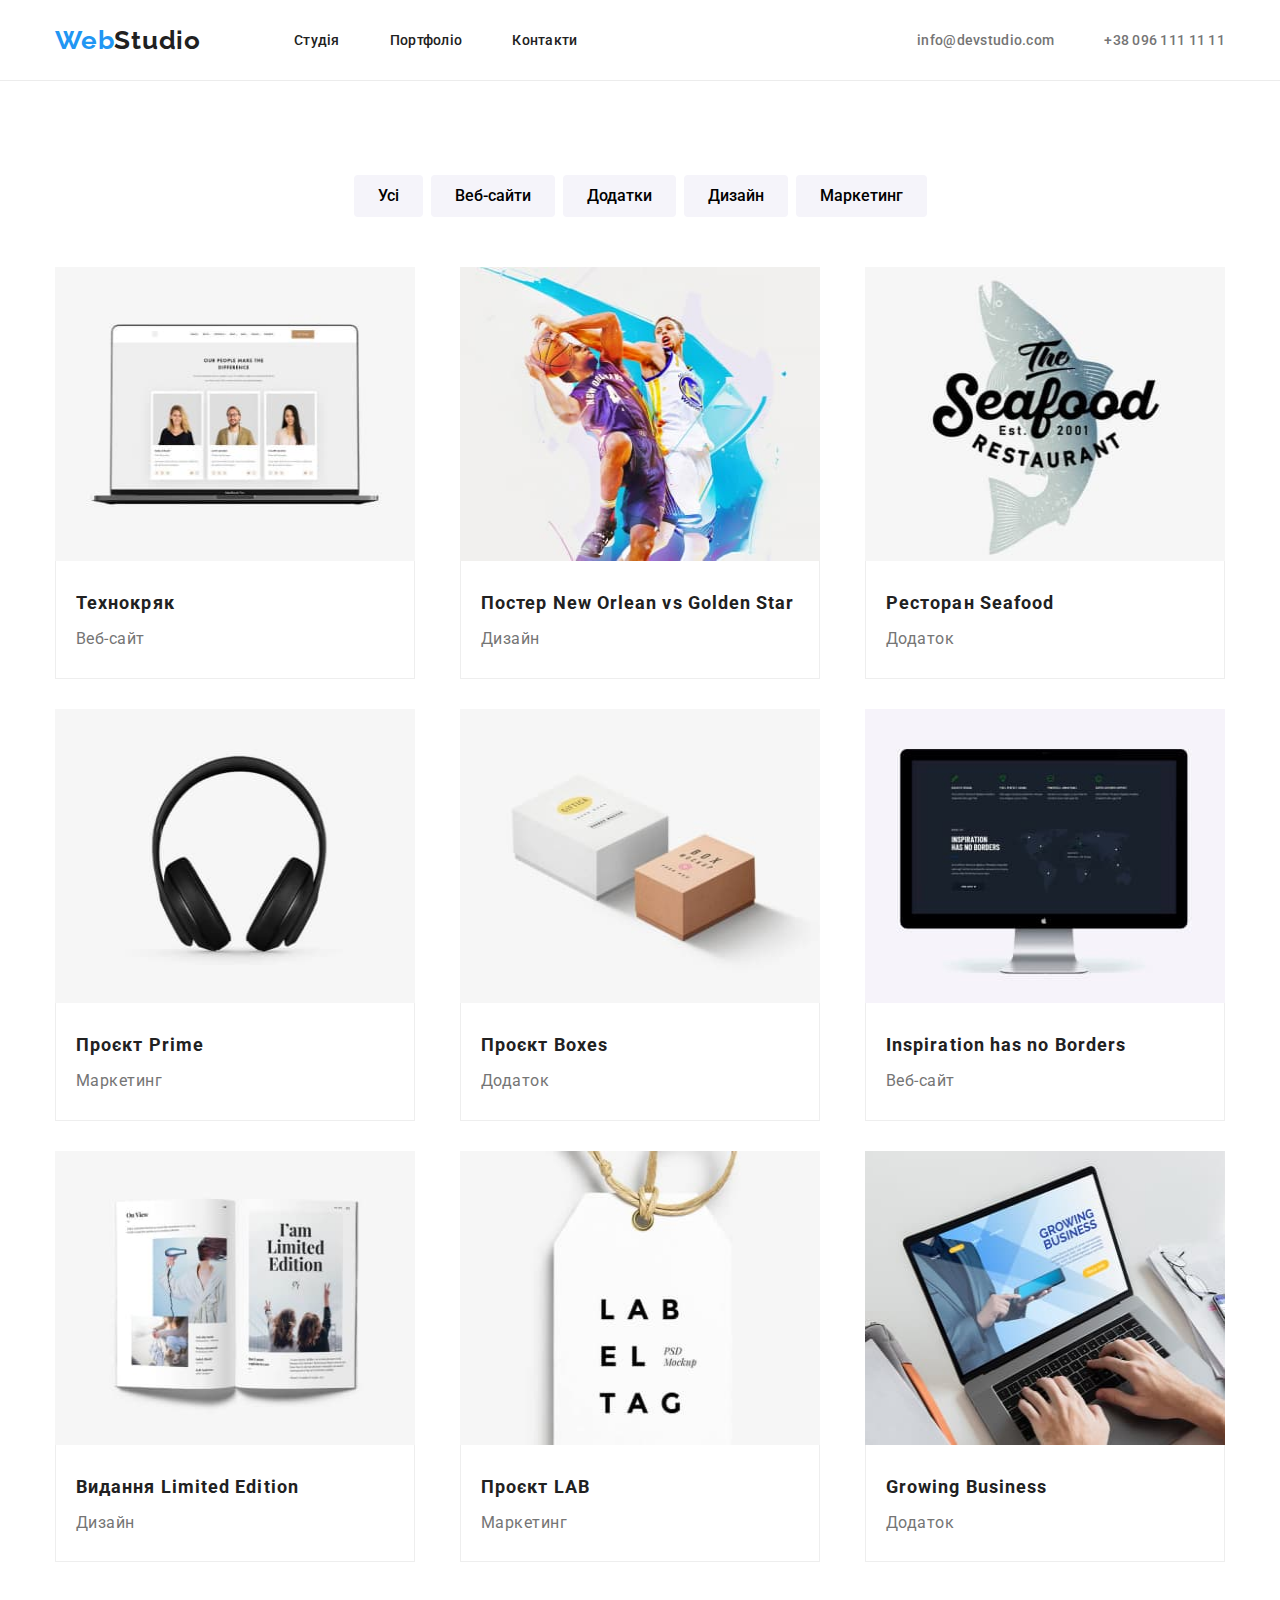
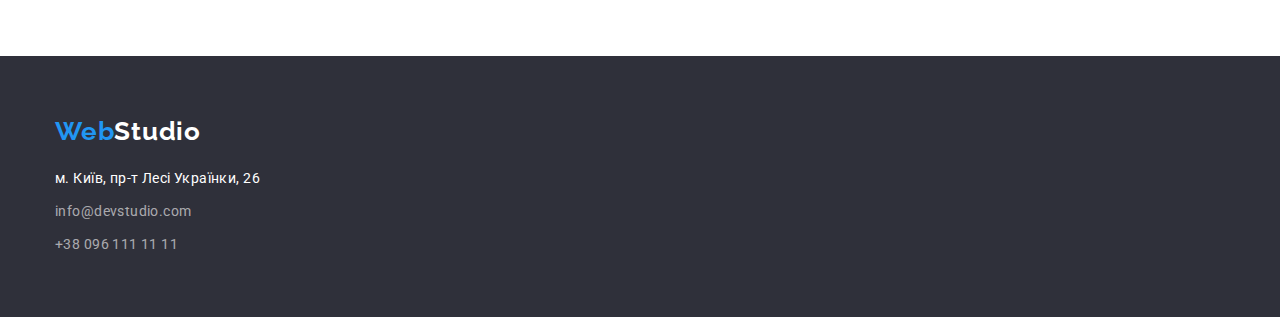
==== portfolio.html @ c8e071a8 "start" ====
<!DOCTYPE html>
<html lang="uk">
  <head>
    <meta charset="UTF-8" />
    <meta http-equiv="X-UA-Compatible" content="IE=edge" />
    <meta name="viewport" content="width=device-width, initial-scale=1.0" />
    <title>Портфоліо</title>
    <link rel="preconnect" href="https://fonts.googleapis.com" />
    <link rel="preconnect" href="https://fonts.gstatic.com" crossorigin />
    <link
      href="https://fonts.googleapis.com/css2?family=Raleway:wght@400;500;700;900&family=Roboto:wght@400;500;700;900&display=swap"
      rel="stylesheet"
    />
    <link
      rel="stylesheet"
      href="https://cdn.jsdelivr.net/npm/modern-normalize@1.1.0/modern-normalize.min.css"
    />
    <link rel="stylesheet" href="css/styles.css" />
  </head>

  <body>
    <!--header-->
    <header class="head-sectione">
      <div class="conteiner-top main-nav">
        <a href="index.html" class="logo-top" lang="en"
          ><span class="logo-top-color">Web</span>Studio</a
        >
        <nav>
          <ul class="link-focus site-nav">
            <li class="items"><a href="index.html" class="nav-link">Студія</a></li>
            <li class="items"><a href="portfolio.html" class="nav-link">Портфоліо</a></li>
            <li class="items"><a href="#" class="nav-link">Контакти</a></li>
          </ul>
        </nav>
        <ul class="link-focus auth-nav">
          <li class="items">
            <a href="mailto:info@devstudio.com" class="contact-nav">info@devstudio.com</a>
          </li>
          <li class="items">
            <a href="tel:+380961111111" class="contact-nav">+38 096 111 11 11</a>
          </li>
        </ul>
      </div>
    </header>
    <main>
      <!--section-1p-->
      <section class="sections">
        <div class="conteiner main-portfolio">
          <h1 class="hidden-visally">Портфоліо</h1>
          <ul class="list portfolio-button">
            <li class="items">
              <button type="button" class="button-portfolio">Усі</button>
            </li>
            <li class="items">
              <button type="button" class="button-portfolio">Веб-сайти</button>
            </li>
            <li class="items">
              <button type="button" class="button-portfolio">Додатки</button>
            </li>
            <li class="items">
              <button type="button" class="button-portfolio">Дизайн</button>
            </li>
            <li class="items">
              <button type="button" class="button-portfolio">Маркетинг</button>
            </li>
          </ul>
          <ul class="list elements-portfolio">
            <li class="items">
              <a href="images/portfolio/img1.jpg" class="decoration">
                <img
                  src="images/portfolio/img1.jpg"
                  alt="photo"
                  width="370"
                  height="294"
                  class="foto"
                />
                <div class="conteiner-port-text">
                  <h2 class="title-portfolio">Технокряк</h2>
                  <p class="text-portfolio">Веб-сайт</p>
                </div></a
              >
            </li>
            <li class="items">
              <a href="images/portfolio/img2.jpg" class="decoration">
                <img
                  src="images/portfolio/img2.jpg"
                  alt="photo"
                  width="370"
                  height="294"
                  class="foto"
                />
                <div class="conteiner-port-text">
                  <h2 class="title-portfolio">
                    Постер <span lang="en">New Orlean vs Golden Star</span>
                  </h2>
                  <p class="text-portfolio">Дизайн</p>
                </div></a
              >
            </li>
            <li class="items">
              <a href="images/portfolio/img3.jpg" class="decoration">
                <img
                  src="images/portfolio/img3.jpg"
                  alt="photo"
                  width="370"
                  height="294"
                  class="foto"
                />
                <div class="conteiner-port-text">
                  <h2 class="title-portfolio">Ресторан <span lang="en">Seafood</span></h2>
                  <p class="text-portfolio">Додаток</p>
                </div></a
              >
            </li>
            <li class="items">
              <a href="images/portfolio/img4.jpg" class="decoration">
                <img
                  src="images/portfolio/img4.jpg"
                  alt="photo"
                  width="370"
                  height="294"
                  class="foto"
                />
                <div class="conteiner-port-text">
                  <h2 class="title-portfolio">Проєкт <span lang="en">Prime</span></h2>
                  <p class="text-portfolio">Маркетинг</p>
                </div></a
              >
            </li>
            <li class="items">
              <a href="images/portfolio/img5.jpg" class="decoration">
                <img
                  src="images/portfolio/img5.jpg"
                  alt="photo"
                  width="370"
                  height="294"
                  class="foto"
                />
                <div class="conteiner-port-text">
                  <h2 class="title-portfolio">Проєкт <span lang="en">Boxes</span></h2>
                  <p class="text-portfolio">Додаток</p>
                </div></a
              >
            </li>
            <li class="items">
              <a href="images/portfolio/img6.jpg" class="decoration">
                <img
                  src="images/portfolio/img6.jpg"
                  alt="photo"
                  width="370"
                  height="294"
                  class="foto"
                />
                <div class="conteiner-port-text">
                  <h2 class="title-portfolio" lang="en">Inspiration has no Borders</h2>
                  <p class="text-portfolio">Веб-сайт</p>
                </div></a
              >
            </li>
            <li class="items">
              <a href="images/portfolio/img7.jpg" class="decoration">
                <img
                  src="images/portfolio/img7.jpg"
                  alt="photo"
                  width="370"
                  height="294"
                  class="foto"
                />
                <div class="conteiner-port-text">
                  <h2 class="title-portfolio">Видання <span lang="en">Limited Edition</span></h2>
                  <p class="text-portfolio">Дизайн</p>
                </div></a
              >
            </li>
            <li class="items">
              <a href="images/portfolio/img8.jpg" class="decoration">
                <img
                  src="images/portfolio/img8.jpg"
                  alt="photo"
                  width="370"
                  height="294"
                  class="foto"
                />
                <div class="conteiner-port-text">
                  <h2 class="title-portfolio">Проєкт <span lang="en">LAB</span></h2>
                  <p class="text-portfolio">Маркетинг</p>
                </div></a
              >
            </li>
            <li class="items">
              <a href="images/portfolio/img9.jpg" class="decoration">
                <img
                  src="images/portfolio/img9.jpg"
                  alt="photo"
                  width="370"
                  height="294"
                  class="foto"
                />
                <div class="conteiner-port-text">
                  <h2 class="title-portfolio" lang="en">Growing Business</h2>
                  <p class="text-portfolio">Додаток</p>
                </div></a
              >
            </li>
          </ul>
        </div>
      </section>
    </main>
    <!--Footer-->
    <footer class="footer-background">
      <div class="conteiner">
        <a href="index.html" class="logo-footer" lang="en"
          >Web<span class="logo-footer-color">Studio</span></a
        >
        <address>
          <ul class="ul-address">
            <li class="items">
              <a
                class="adress-link"
                href="https://goo.gl/maps/CPtrU1FHBa2aNyZL9"
                target="_blank"
                rel="noopener noreferrer"
                >м. Київ, пр-т Лесі Українки, 26</a
              >
            </li>
            <li class="items">
              <a href="mailto:info@devstudio.com" class="contact-footer">info@devstudio.com</a>
            </li>
            <li class="items">
              <a href="tel:+380961111111" class="contact-footer">+38 096 111 11 11</a>
            </li>
          </ul>
        </address>
      </div>
    </footer>
  </body>
</html>
---- css/styles.css ----
html {
  box-sizing: border-box;
}

*,
*::before,
*::after {
  box-sizing: inherit;
}

img {
  display: block;
  max-width: 100%;
}

.list,
.link-focus,
.ul-address {
  list-style: none;
  padding: 0;
  margin: 0;
}
h1,
h2,
h3,
h4,
p {
  margin-top: 0;
  margin-bottom: 0;
}

ul,
ol {
  margin-top: 0;
  margin-bottom: 0;
  padding-left: 0;
}

button {
  cursor: pointer;
}

body {
  font-family: 'Raleway', sans-serif;
  font-family: 'Roboto', sans-serif;
  font-size: 16px;
  letter-spacing: 0.03em;
  color: var(--text-color-p);
  background-color: var(--body-background-color);
}

:root {
  --text-color: #212121;
  --beckground-color: #2196f3;
  --text-color-p: #757575;
  --body-background-color: #ffffff;
  --button-hover-focus: #188ce8;
  --footer-bacground-color: #2f303a;
  --teams-bacground-color: #f5f4fa;
  --border-color: #eeeeee;
  /* --technical-color: tomato; */
}

.sections {
  padding-top: 94px;
  padding-bottom: 94px;
}

.conteiner {
  margin-left: auto;
  margin-right: auto;
  padding-left: 15px;
  padding-right: 15px;
  width: 1200px;
  outline: 2px solid var(--technical-color);
}

/* =========================header ==================== */
.head-sectione {
  background-color: var(--body-background-color);
  border-bottom: 1px solid;
  color: #ececec;
}

.conteiner-top {
  margin-left: auto;
  margin-right: auto;
  padding-left: 15px;
  padding-right: 15px;
  height: 80px;
  width: 1200px;
  outline: 2px solid var(--technical-color);
}

.logo-top {
  font-family: 'Raleway';
  font-weight: 700;
  font-size: 26px;
  line-height: 1.19;
  letter-spacing: 0.03em;
  color: var(--text-color);
  text-decoration: none;
}

.logo-top-color {
  color: var(--beckground-color);
}

/* =========================== nav ==========================*/
.main-nav {
  display: flex;
  align-items: center;
}

.site-nav {
  display: flex;
  margin-left: 93px;
}

.site-nav .items:not(:last-child) {
  margin-right: 50px;
}

.auth-nav {
  display: flex;
  margin-left: auto;
}

.auth-nav .link {
  padding-top: 32px;
  padding-bottom: 32px;
}

.auth-nav .items:not(:first-child) {
  margin-left: 50px;
}

.link-focus a:hover {
  color: var(--beckground-color);
}

.link-focus a:focus {
  outline: none;
}

.nav-link,
.contact-nav {
  font-weight: 500;
  font-size: 14px;
  line-height: 1.14;
  letter-spacing: 0.02em;
  text-decoration: none;
  color: var(--text-color);
}

.contact-nav {
  color: var(--text-color-p);
}

/* ================== section_1 ==================== */
.banner {
  padding-top: 200px;
  padding-bottom: 200px;
  background-color: var(--footer-bacground-color);
  text-align: center;
}

.header-text {
  font-weight: 900;
  font-size: 44px;
  line-height: 1.36;
  letter-spacing: 0.06em;
  text-transform: uppercase;
  text-decoration: none;
  color: var(--body-background-color);
  background: #2f303a;
  margin-top: 0px;
  margin-bottom: 30px;
}

/* =====================button Studio=====================*/
.button {
  font-family: 'Roboto';
  background: var(--beckground-color);
  box-shadow: 0px 4px 4px rgba(0, 0, 0, 0.15);
  border-radius: 4px;
  font-weight: 700;
  font-size: 16px;
  line-height: 1.87;
  display: inline-block;
  align-items: center;
  text-align: center;
  letter-spacing: 0.06em;
  color: var(--body-background-color);
  border-color: transparent;
  padding: 8px 30px;
}

.button:hover,
.button:focus {
  background-color: var(--button-hover-focus);
  box-shadow: 0px 4px 4px rgba(0, 0, 0, 0.15);
  border-radius: 4px;
}

/* ============================ cection-2================= */
.section-horizontal {
  display: flex;
  flex-wrap: wrap;
  margin: 0 0 0 -30px;
  padding: 0px;
}

.section-horizontal > .items {
  flex-basis: calc(100% / 4 - 30px);
  margin-left: 30px;
}

.title {
  font-weight: 700;
  font-size: 36px;
  line-height: 1.16;
  text-align: center;
  letter-spacing: 0.03em;
  color: var(--text-color);
  margin: 0px;
  margin-bottom: 50px;
}

.hidden-visally {
  position: fixed;
  transform: scale(0);
}

.hidden-visally .text-section-2 {
  color: var(--secondory-text-color);
  margin-top: 0;
  font-size: 14px;
  line-height: 1.7;
}

.header-text-section-2 {
  font-weight: 700;
  font-size: 14px;
  line-height: 1.14;
  letter-spacing: 0.03em;
  text-transform: uppercase;
  color: var(--text-color);
  margin-bottom: 10px;
}

.text-section-2 {
  font-size: 14px;
  line-height: 1.71;
  letter-spacing: 0.03em;
  text-decoration: none;
  color: var(--text-color-p);
  margin-top: 0;
}

/* Line
.line {
  width: 1600px;
  height: 0px;
  left: 0px;
  top: 80px;
  border: 1px solid #ececec;
} */

/* ====================== section-3 ===================== */

.about {
  padding-top: 0;
}
.section-3 {
  display: flex;
}
.section-3 > .items {
  display: inline-block;
}
.section-3 .items + .items {
  margin-left: 30px;
}

/* ======================== section-4 ========================*/

.header-text-section-4,
.text-section-4 {
  font-weight: 500;
  font-size: 16px;
  line-height: 1.18;
  text-align: center;
  letter-spacing: 0.03em;
  color: var(--text-color);
  margin-top: 0;
}
.header-text-section-4 {
  margin-bottom: 10px;
}
.text-section-4 {
  font-weight: 400;
  font-size: 16px;
  color: var(--text-color-p);
}

.teams {
  background-color: var(--teams-bacground-color);
}

.section-4 {
  display: flex;
  flex-wrap: wrap;
  margin: 0 0 0 -30px;
}

.section-4 > .items {
  flex-basis: calc(100% / 4 - 30px);
  margin-left: 30px;
  background-color: var(--body-background-color);
  width: 270px;
}

.conteiner-team {
  display: block;
  padding: 30px 0;
  margin-top: 0;
  margin-bottom: 0;

  outline: 2px solid var(--technical-color);
  box-shadow: 0px 1px 3px rgba(0, 0, 0, 0.12), 0px 1px 1px rgba(0, 0, 0, 0.14),
    0px 2px 1px rgba(0, 0, 0, 0.2);
  border-radius: 0px 0px 4px 4px;
}

/* Footer */
.logo-footer {
  font-family: 'Raleway';
  font-weight: 700;
  font-size: 26px;
  line-height: 1.19;
  letter-spacing: 0.03em;
  text-decoration: none;
  color: var(--beckground-color);
  display: inline-block;
  margin-bottom: 20px;
}

.logo-footer-color {
  color: var(--body-background-color);
}

.footer-background {
  background: var(--footer-bacground-color);
  padding-top: 60px;
  padding-bottom: 60px;
}

.adress-link {
  font-size: 14px;
  line-height: 1.7;
  font-style: normal;
  letter-spacing: 0.03em;
  text-decoration: none;
  color: var(--body-background-color);
}

.contact-footer {
  font-size: 14px;
  line-height: 1.7;
  text-decoration: none;
  font-style: normal;
  letter-spacing: 0.03em;
  color: rgba(255, 255, 255, 0.6);
}

.ul-address > .items:not(:last-child) {
  margin-bottom: 9px;
}
.ul-address a:hover {
  color: var(--beckground-color);
}

.ul-address a:focus {
  outline: none;
}

/*========================= portfoli=========================*/
.button-portfolio {
  font-family: 'Roboto';
  font-weight: 500;
  font-size: 16px;
  line-height: 1.62;
  border-radius: 4px;
  border-color: transparent;
  text-align: center;
  background: #f5f4fa;
  border-radius: 4px;
  display: inline-block;
  padding: 6px 22px;
  background-color: var(--teams-bacground-color);
}

.button-portfolio:hover,
.button-portfolio:focus {
  color: var(--body-background-color);
  background-color: var(--button-hover-focus);
  font-family: 'Roboto';
  font-weight: 500;
  font-size: 16px;
  line-height: 1.62;
  box-shadow: 0px 3px 1px rgba(0, 0, 0, 0.1), 0px 1px 2px rgba(0, 0, 0, 0.08),
    0px 2px 2px rgba(0, 0, 0, 0.12);
  border-radius: 4px;
  border-color: transparent;
}

.conteiner-port-text {
  display: block;
  padding: 24px 20px;
  margin-top: 0;
  margin-bottom: 0;
  outline: 2px solid var(--technical-color);
  border-left: 1px solid var(--border-color);
  border-bottom: 1px solid var(--border-color);
  border-right: 1px solid var(--border-color);
}
.title-portfolio {
  font-weight: 700;
  font-size: 18px;
  line-height: 2;
  letter-spacing: 0.06em;
  color: var(--text-color);
  margin-top: 0px;
  margin-bottom: 4px;
}

.text-portfolio {
  font-size: 16px;
  line-height: 1.8;
  color: var(--text-color-p);
  letter-spacing: 0.03em;
  margin: 0px;
}

.main-portfolio .portfolio-button {
  display: flex;
  justify-content: center;
  margin-bottom: 50px;
}

.portfolio-button {
  display: flex;
}

.decoration {
  text-decoration: none;
}

.portfolio-button > .items {
  display: inline-block;
}

.portfolio-button .items + .items {
  margin-left: 8px;
}

.elements-portfolio {
  display: flex;
  flex-wrap: wrap;
  justify-content: space-between;
}
.elements-portfolio>.items {
  flex-basis: calc(100% / 3 - 30px);  
}

.elements-portfolio > .items:not(:nth-child(-n + 3)) {
  margin-top: 30px;
}
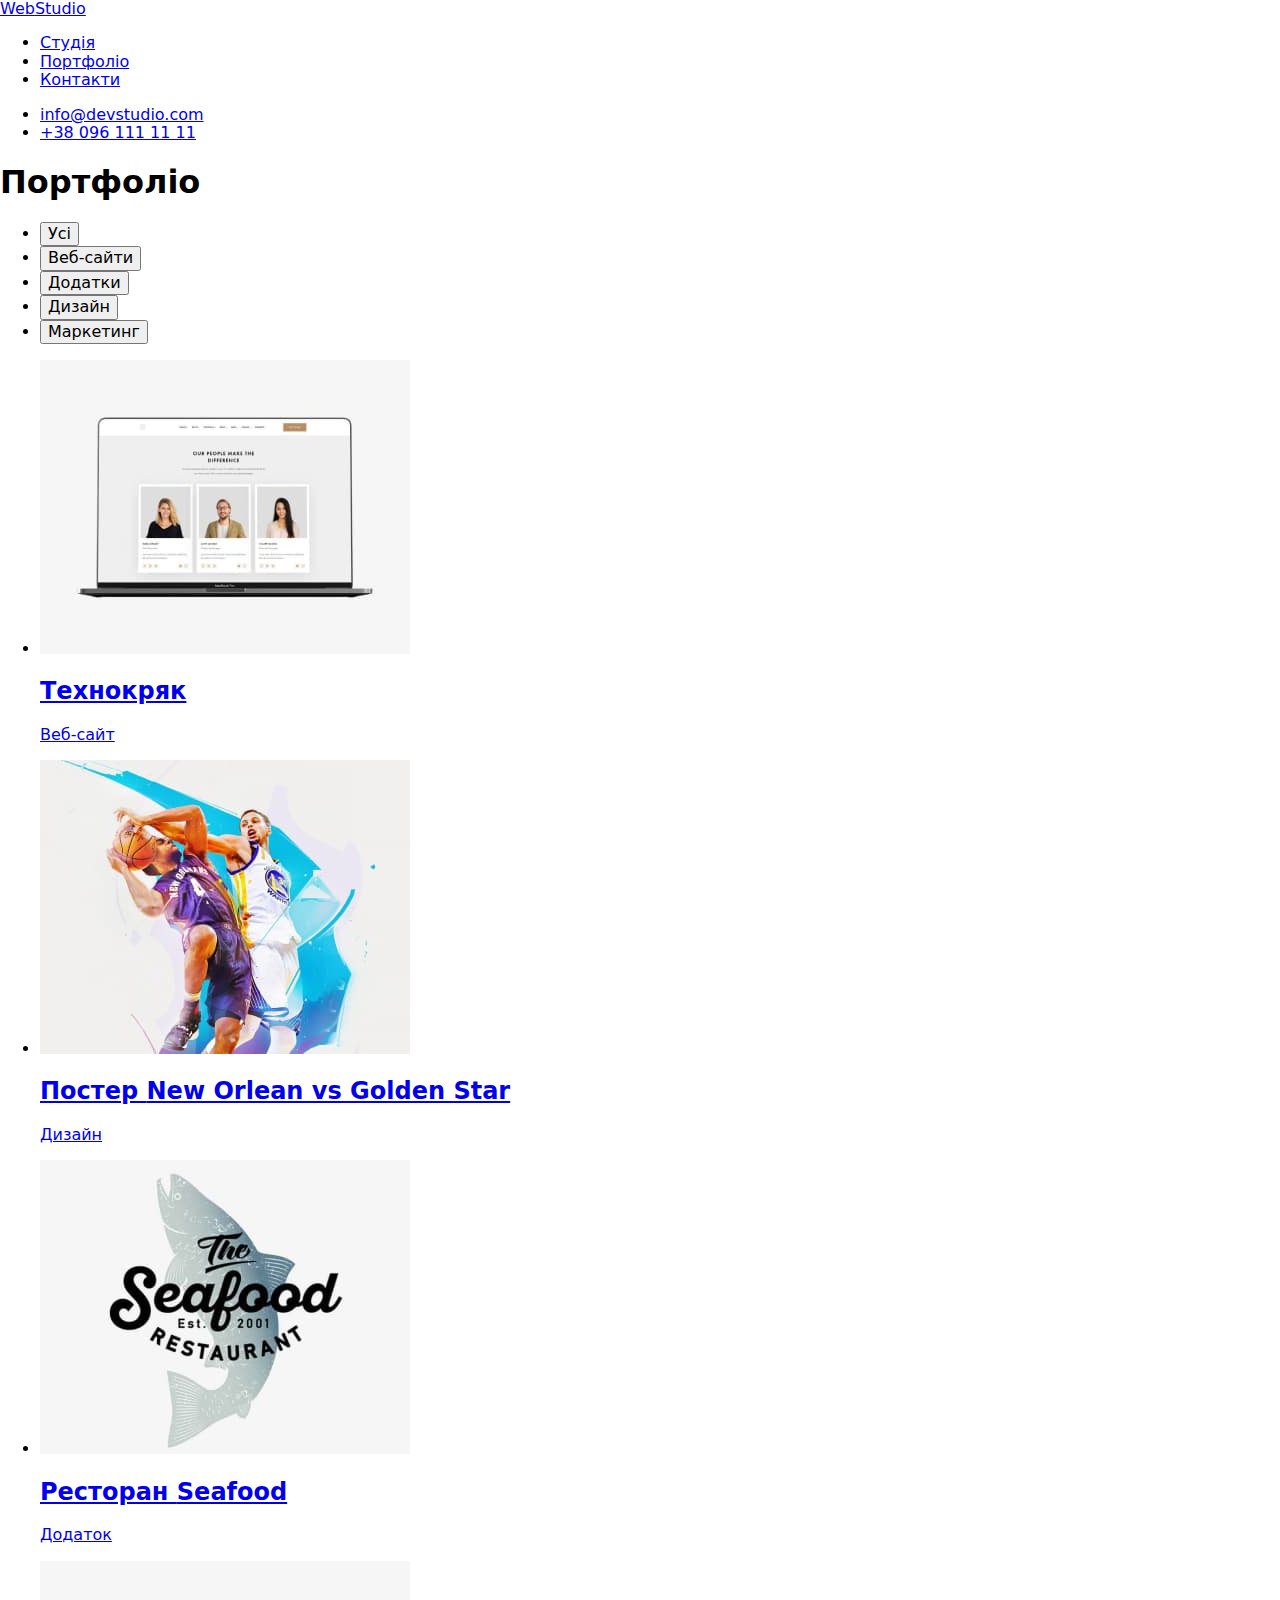
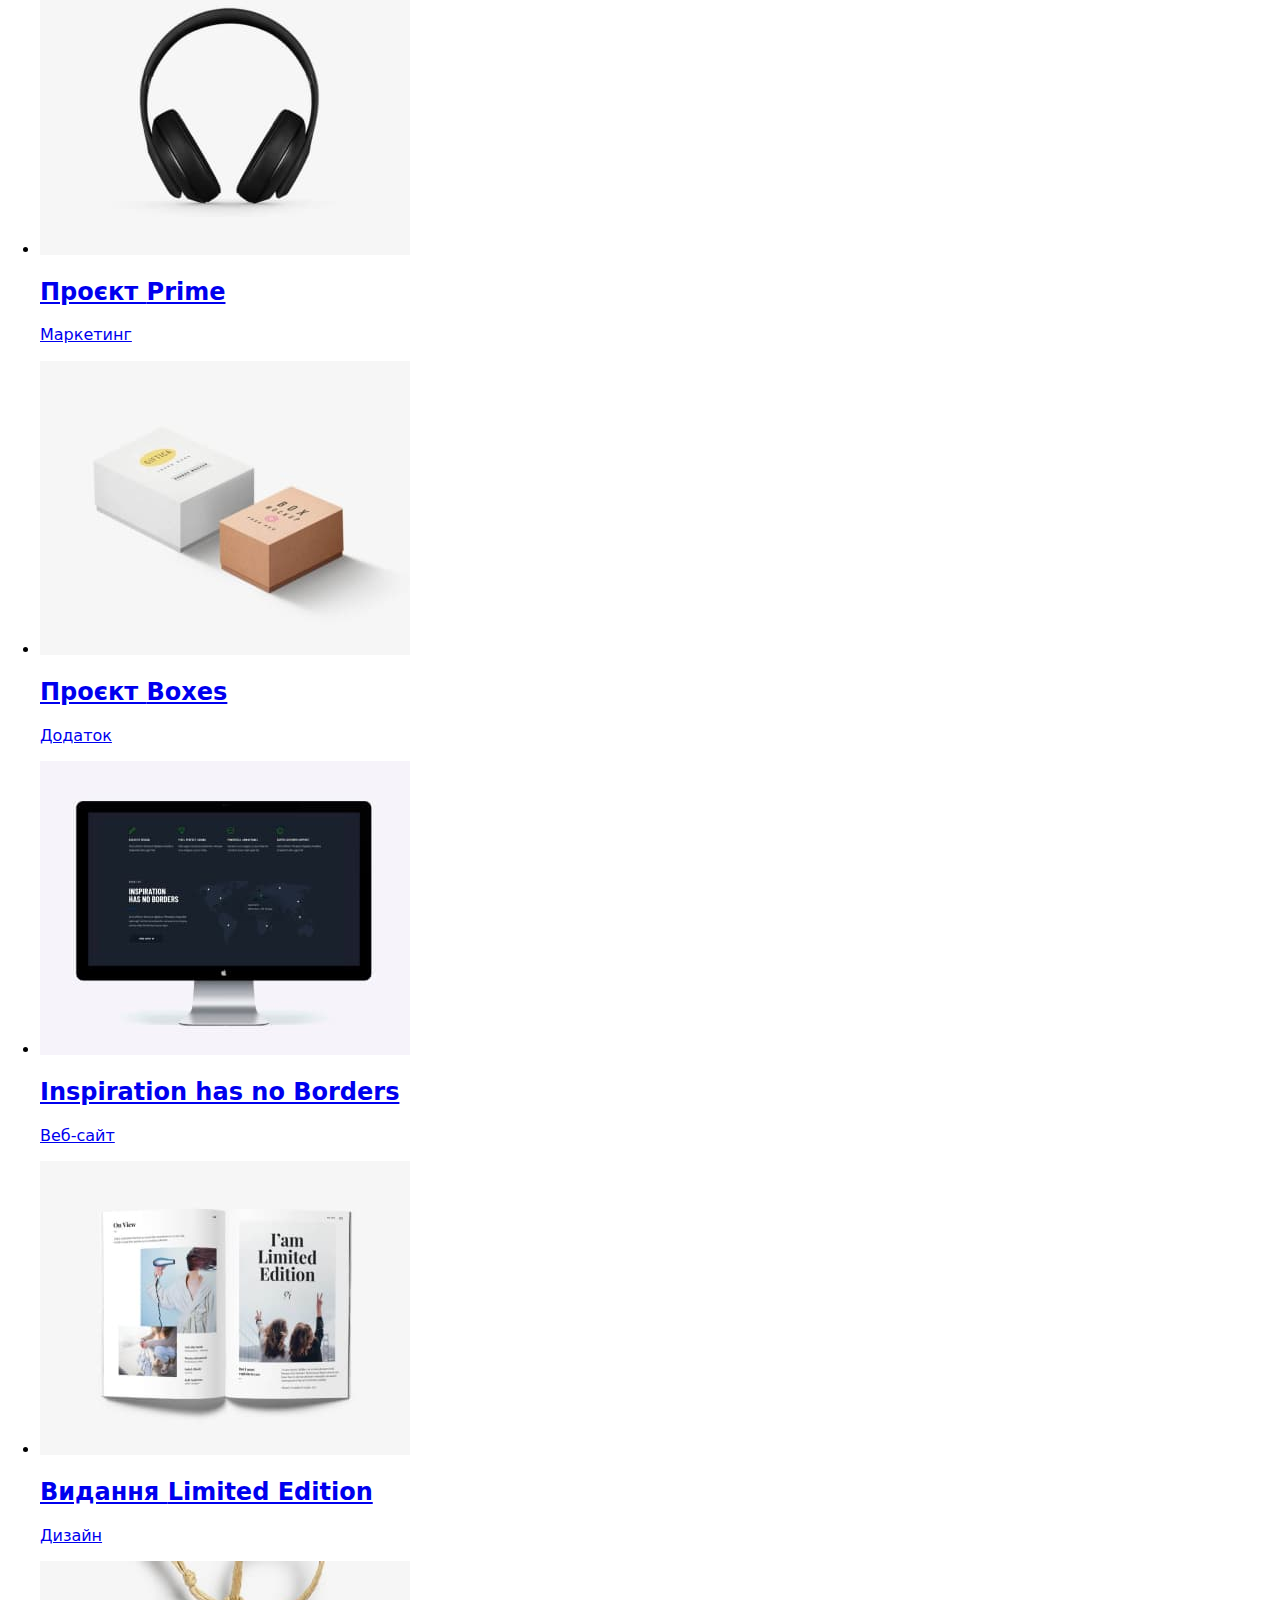
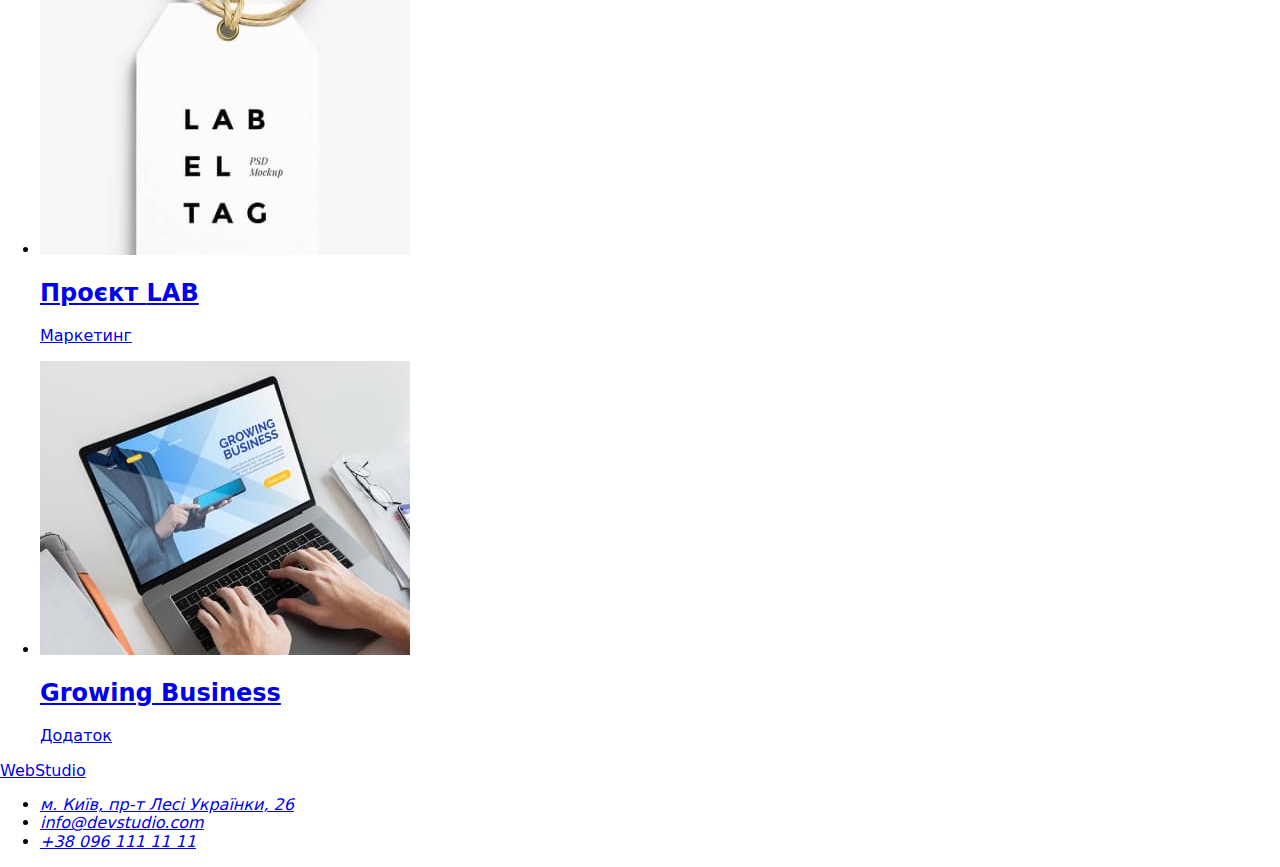
==== commit f76f5cdf: "./" ====
--- a/portfolio.html
+++ b/portfolio.html
@@ -15,7 +15,7 @@
       rel="stylesheet"
       href="https://cdn.jsdelivr.net/npm/modern-normalize@1.1.0/modern-normalize.min.css"
     />
-    <link rel="stylesheet" href="css/styles.css" />
+    <link rel="stylesheet" href=".css/styles.css" />
   </head>
 
   <body>
@@ -66,9 +66,9 @@
           </ul>
           <ul class="list elements-portfolio">
             <li class="items">
-              <a href="images/portfolio/img1.jpg" class="decoration">
-                <img
-                  src="images/portfolio/img1.jpg"
+              <a href="./images/portfolio/img1.jpg" class="decoration">
+                <img
+                  src="./images/portfolio/img1.jpg"
                   alt="photo"
                   width="370"
                   height="294"
@@ -81,9 +81,9 @@
               >
             </li>
             <li class="items">
-              <a href="images/portfolio/img2.jpg" class="decoration">
-                <img
-                  src="images/portfolio/img2.jpg"
+              <a href="./images/portfolio/img2.jpg" class="decoration">
+                <img
+                  src="./images/portfolio/img2.jpg"
                   alt="photo"
                   width="370"
                   height="294"
@@ -98,9 +98,9 @@
               >
             </li>
             <li class="items">
-              <a href="images/portfolio/img3.jpg" class="decoration">
-                <img
-                  src="images/portfolio/img3.jpg"
+              <a href="./images/portfolio/img3.jpg" class="decoration">
+                <img
+                  src="./images/portfolio/img3.jpg"
                   alt="photo"
                   width="370"
                   height="294"
@@ -113,9 +113,9 @@
               >
             </li>
             <li class="items">
-              <a href="images/portfolio/img4.jpg" class="decoration">
-                <img
-                  src="images/portfolio/img4.jpg"
+              <a href="./images/portfolio/img4.jpg" class="decoration">
+                <img
+                  src="./images/portfolio/img4.jpg"
                   alt="photo"
                   width="370"
                   height="294"
@@ -128,9 +128,9 @@
               >
             </li>
             <li class="items">
-              <a href="images/portfolio/img5.jpg" class="decoration">
-                <img
-                  src="images/portfolio/img5.jpg"
+              <a href="./images/portfolio/img5.jpg" class="decoration">
+                <img
+                  src="./images/portfolio/img5.jpg"
                   alt="photo"
                   width="370"
                   height="294"
@@ -143,9 +143,9 @@
               >
             </li>
             <li class="items">
-              <a href="images/portfolio/img6.jpg" class="decoration">
-                <img
-                  src="images/portfolio/img6.jpg"
+              <a href="./images/portfolio/img6.jpg" class="decoration">
+                <img
+                  src="./images/portfolio/img6.jpg"
                   alt="photo"
                   width="370"
                   height="294"
@@ -158,9 +158,9 @@
               >
             </li>
             <li class="items">
-              <a href="images/portfolio/img7.jpg" class="decoration">
-                <img
-                  src="images/portfolio/img7.jpg"
+              <a href="./images/portfolio/img7.jpg" class="decoration">
+                <img
+                  src="./images/portfolio/img7.jpg"
                   alt="photo"
                   width="370"
                   height="294"
@@ -173,9 +173,9 @@
               >
             </li>
             <li class="items">
-              <a href="images/portfolio/img8.jpg" class="decoration">
-                <img
-                  src="images/portfolio/img8.jpg"
+              <a href="./images/portfolio/img8.jpg" class="decoration">
+                <img
+                  src="./images/portfolio/img8.jpg"
                   alt="photo"
                   width="370"
                   height="294"
@@ -188,9 +188,9 @@
               >
             </li>
             <li class="items">
-              <a href="images/portfolio/img9.jpg" class="decoration">
-                <img
-                  src="images/portfolio/img9.jpg"
+              <a href="./images/portfolio/img9.jpg" class="decoration">
+                <img
+                  src="./images/portfolio/img9.jpg"
                   alt="photo"
                   width="370"
                   height="294"
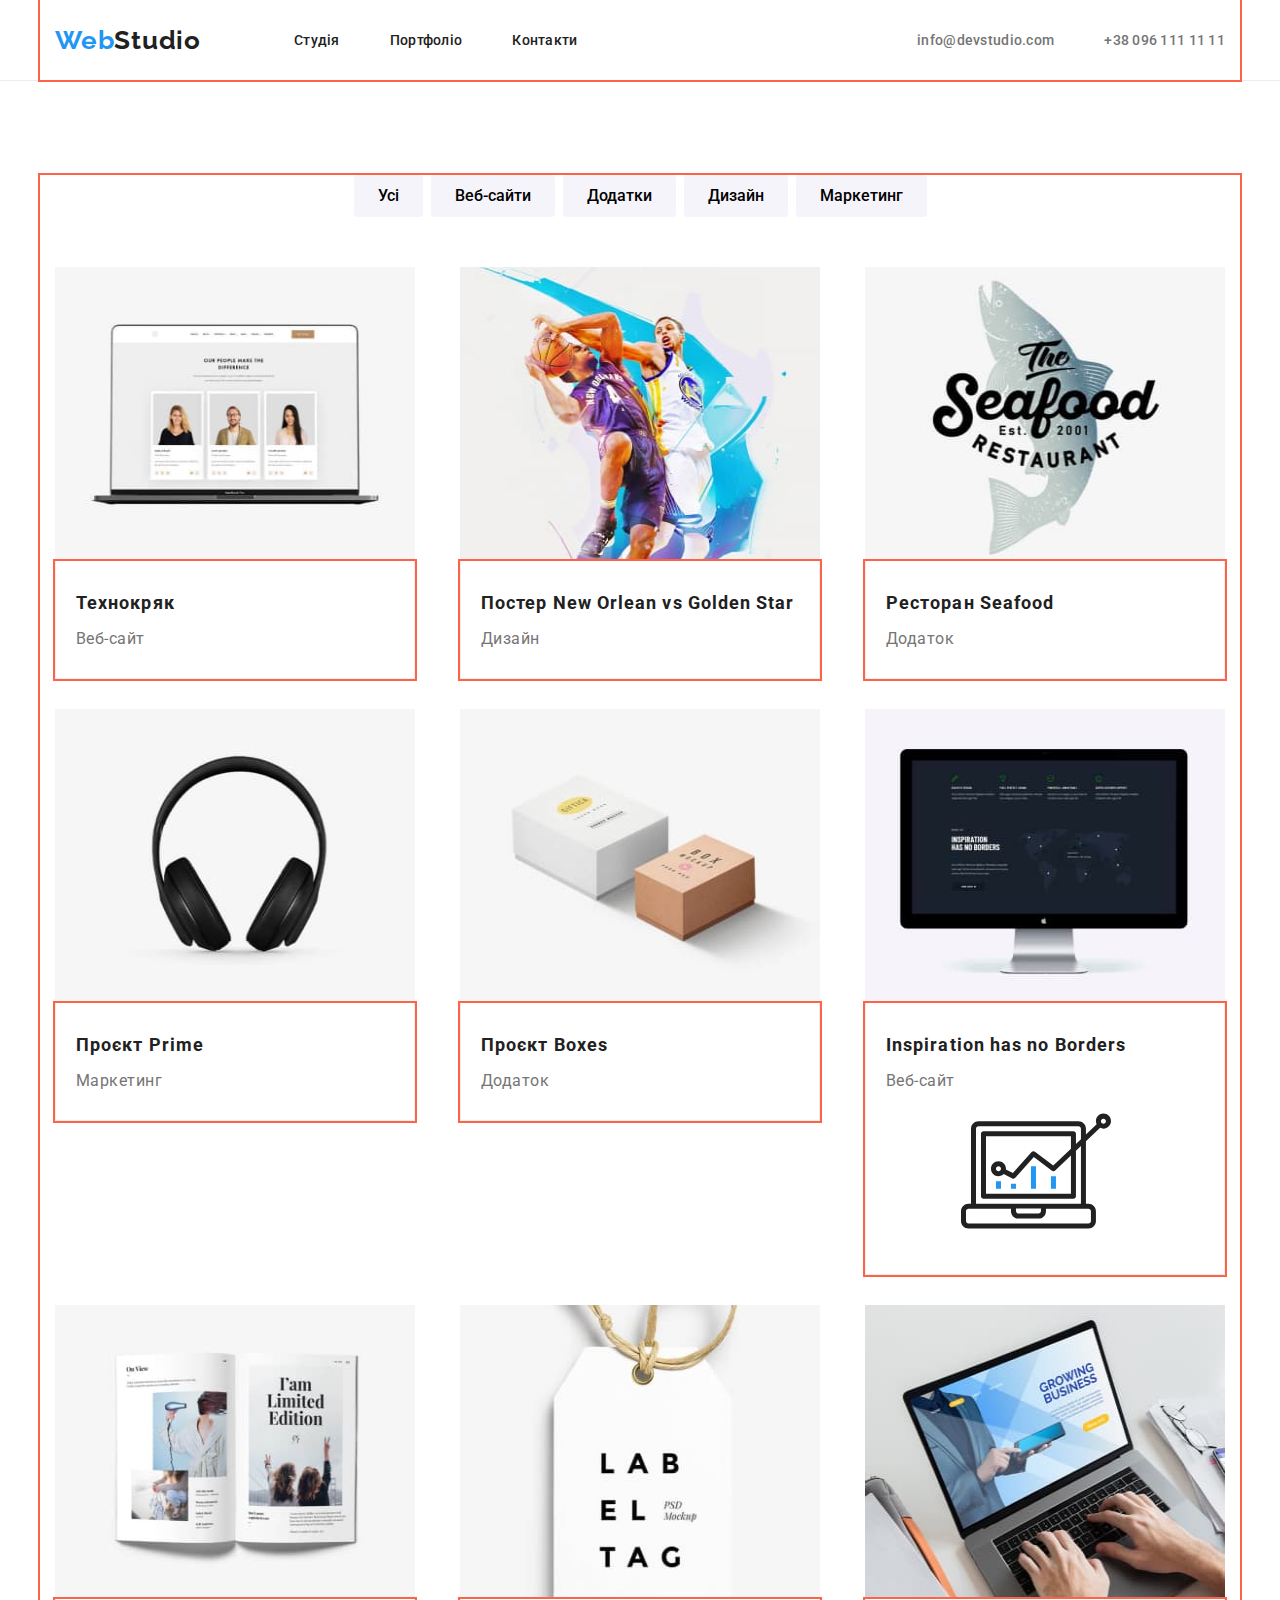
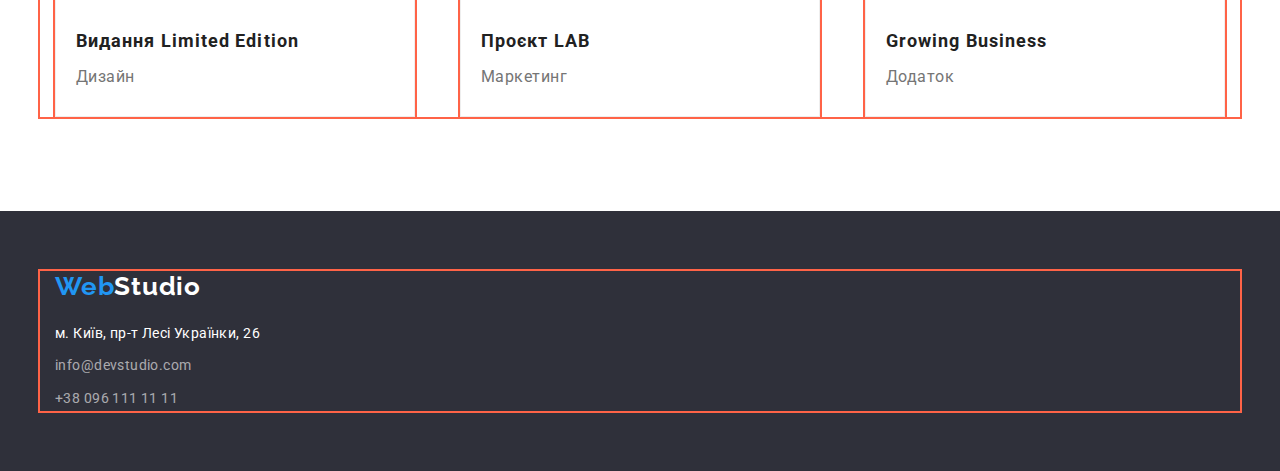
==== commit a41f920f: "проблема с svg" ====
--- a/portfolio.html
+++ b/portfolio.html
@@ -15,7 +15,7 @@
       rel="stylesheet"
       href="https://cdn.jsdelivr.net/npm/modern-normalize@1.1.0/modern-normalize.min.css"
     />
-    <link rel="stylesheet" href=".css/styles.css" />
+    <link rel="stylesheet" href="css/styles.css" />
   </head>
 
   <body>
@@ -66,9 +66,9 @@
           </ul>
           <ul class="list elements-portfolio">
             <li class="items">
-              <a href="./images/portfolio/img1.jpg" class="decoration">
-                <img
-                  src="./images/portfolio/img1.jpg"
+              <a href="images/portfolio/img1.jpg" class="decoration">
+                <img
+                  src="images/portfolio/img1.jpg"
                   alt="photo"
                   width="370"
                   height="294"
@@ -81,9 +81,9 @@
               >
             </li>
             <li class="items">
-              <a href="./images/portfolio/img2.jpg" class="decoration">
-                <img
-                  src="./images/portfolio/img2.jpg"
+              <a href="images/portfolio/img2.jpg" class="decoration">
+                <img
+                  src="images/portfolio/img2.jpg"
                   alt="photo"
                   width="370"
                   height="294"
@@ -98,9 +98,9 @@
               >
             </li>
             <li class="items">
-              <a href="./images/portfolio/img3.jpg" class="decoration">
-                <img
-                  src="./images/portfolio/img3.jpg"
+              <a href="images/portfolio/img3.jpg" class="decoration">
+                <img
+                  src="images/portfolio/img3.jpg"
                   alt="photo"
                   width="370"
                   height="294"
@@ -113,9 +113,9 @@
               >
             </li>
             <li class="items">
-              <a href="./images/portfolio/img4.jpg" class="decoration">
-                <img
-                  src="./images/portfolio/img4.jpg"
+              <a href="images/portfolio/img4.jpg" class="decoration">
+                <img
+                  src="images/portfolio/img4.jpg"
                   alt="photo"
                   width="370"
                   height="294"
@@ -128,9 +128,9 @@
               >
             </li>
             <li class="items">
-              <a href="./images/portfolio/img5.jpg" class="decoration">
-                <img
-                  src="./images/portfolio/img5.jpg"
+              <a href="images/portfolio/img5.jpg" class="decoration">
+                <img
+                  src="images/portfolio/img5.jpg"
                   alt="photo"
                   width="370"
                   height="294"
@@ -143,9 +143,9 @@
               >
             </li>
             <li class="items">
-              <a href="./images/portfolio/img6.jpg" class="decoration">
-                <img
-                  src="./images/portfolio/img6.jpg"
+              <a href="images/portfolio/img6.jpg" class="decoration">
+                <img
+                  src="images/portfolio/img6.jpg"
                   alt="photo"
                   width="370"
                   height="294"
@@ -154,13 +154,17 @@
                 <div class="conteiner-port-text">
                   <h2 class="title-portfolio" lang="en">Inspiration has no Borders</h2>
                   <p class="text-portfolio">Веб-сайт</p>
-                </div></a
-              >
-            </li>
-            <li class="items">
-              <a href="./images/portfolio/img7.jpg" class="decoration">
-                <img
-                  src="./images/portfolio/img7.jpg"
+                    <svg>
+                      <use href="./images/icons.svg#icon-diagram-1"></use>
+                
+                    </svg>
+                </div></a
+              >
+            </li>
+            <li class="items">
+              <a href="images/portfolio/img7.jpg" class="decoration">
+                <img
+                  src="images/portfolio/img7.jpg"
                   alt="photo"
                   width="370"
                   height="294"
@@ -173,9 +177,9 @@
               >
             </li>
             <li class="items">
-              <a href="./images/portfolio/img8.jpg" class="decoration">
-                <img
-                  src="./images/portfolio/img8.jpg"
+              <a href="images/portfolio/img8.jpg" class="decoration">
+                <img
+                  src="images/portfolio/img8.jpg"
                   alt="photo"
                   width="370"
                   height="294"
@@ -188,9 +192,9 @@
               >
             </li>
             <li class="items">
-              <a href="./images/portfolio/img9.jpg" class="decoration">
-                <img
-                  src="./images/portfolio/img9.jpg"
+              <a href="images/portfolio/img9.jpg" class="decoration">
+                <img
+                  src="images/portfolio/img9.jpg"
                   alt="photo"
                   width="370"
                   height="294"
--- a/css/styles.css
+++ b/css/styles.css
@@ -0,0 +1,660 @@
+html {
+  box-sizing: border-box;
+}
+
+*,
+*::before,
+*::after {
+  box-sizing: inherit;
+}
+
+img {
+  display: block;
+  max-width: 100%;
+}
+
+.list,
+.link-focus,
+.ul-address {
+  list-style: none;
+  padding: 0;
+  margin: 0;
+}
+h1,
+h2,
+h3,
+h4,
+p {
+  margin-top: 0;
+  margin-bottom: 0;
+}
+
+ul,
+ol {
+  margin-top: 0;
+  margin-bottom: 0;
+  padding-left: 0;
+}
+
+button {
+  cursor: pointer;
+}
+
+body {
+  font-family: 'Raleway', sans-serif;
+  font-family: 'Roboto', sans-serif;
+  font-size: 16px;
+  letter-spacing: 0.03em;
+  color: var(--text-color-p);
+  background-color: var(--body-background-color);
+}
+
+:root {
+  --text-color: #212121;
+  --beckground-color: #2196f3;
+  --text-color-p: #757575;
+  --body-background-color: #ffffff;
+  --button-hover-focus: #188ce8;
+  --footer-bacground-color: #2f303a;
+  --teams-bacground-color: #f5f4fa;
+  --border-color: #eeeeee;
+  --icone-color: #afb1b8;
+  --icone-bg-color: #f5f4fa;
+  --technical-color: tomato;
+}
+
+.sections {
+  padding-top: 94px;
+  padding-bottom: 94px;
+}
+
+.conteiner {
+  margin-left: auto;
+  margin-right: auto;
+  padding-left: 15px;
+  padding-right: 15px;
+  width: 1200px;
+  outline: 2px solid var(--technical-color);
+}
+
+/* =========================header ==================== */
+.head-sectione {
+  background-color: var(--body-background-color);
+  border-bottom: 1px solid;
+  color: #ececec;
+}
+
+.conteiner-top {
+  margin-left: auto;
+  margin-right: auto;
+  padding-left: 15px;
+  padding-right: 15px;
+  height: 80px;
+  width: 1200px;
+  outline: 2px solid var(--technical-color);
+}
+
+.logo-top {
+  font-family: 'Raleway';
+  font-weight: 700;
+  font-size: 26px;
+  line-height: 1.19;
+  letter-spacing: 0.03em;
+  color: var(--text-color);
+  text-decoration: none;
+}
+
+.logo-top-color {
+  color: var(--beckground-color);
+}
+
+/* =========================== nav ==========================*/
+.main-nav {
+  display: flex;
+  align-items: center;
+}
+
+.site-nav {
+  display: flex;
+  margin-left: 93px;
+}
+
+.site-nav .items:not(:last-child) {
+  margin-right: 50px;
+}
+
+.auth-nav {
+  display: flex;
+  margin-left: auto;
+}
+
+.auth-nav .link {
+  padding-top: 32px;
+  padding-bottom: 32px;
+}
+
+.auth-nav .items:not(:first-child) {
+  margin-left: 50px;
+}
+
+.link-focus a:hover {
+  color: var(--beckground-color);
+}
+
+.link-focus a:focus {
+  outline: none;
+}
+
+.nav-link,
+.contact-nav {
+  font-weight: 500;
+  font-size: 14px;
+  line-height: 1.14;
+  letter-spacing: 0.02em;
+  text-decoration: none;
+  color: var(--text-color);
+}
+
+.contact-nav {
+  color: var(--text-color-p);
+}
+
+.nav-icones {
+  margin-right: 10px;
+}
+
+.nav-icones:hover {
+  fill: var(--button-hover-focus);}
+
+/* ================== section_1 ==================== */
+.banner {
+  padding-top: 200px;
+  padding-bottom: 200px;
+  background-color: var(--footer-bacground-color);
+  text-align: center;
+  background-image: linear-gradient(to right, rgba(47, 48, 58, 0.4), rgba(47, 48, 58, 0.4)),
+    url(../images/baner.jpg);
+  background-position: center;
+  background-size: cover;
+  max-width: 1600px;
+  margin: 0 auto;
+}
+
+.header-text {
+  font-weight: 900;
+  font-size: 44px;
+  line-height: 1.36;
+  letter-spacing: 0.06em;
+  text-transform: uppercase;
+  text-decoration: none;
+  color: var(--body-background-color);
+  margin-top: 0px;
+  margin-bottom: 30px;
+}
+
+/* =====================button Studio=====================*/
+.button {
+  font-family: 'Roboto';
+  background: var(--beckground-color);
+  box-shadow: 0px 4px 4px rgba(0, 0, 0, 0.15);
+  border-radius: 4px;
+  font-weight: 700;
+  font-size: 16px;
+  line-height: 1.87;
+  display: inline-block;
+  align-items: center;
+  text-align: center;
+  letter-spacing: 0.06em;
+  color: var(--body-background-color);
+  border-color: transparent;
+  padding: 8px 30px;
+}
+
+.button:hover,
+.button:focus {
+  background-color: var(--button-hover-focus);
+  box-shadow: 0px 4px 4px rgba(0, 0, 0, 0.15);
+  border-radius: 4px;
+}
+
+/* ============================ cection-2================= */
+.section-horizontal {
+  display: flex;
+  flex-wrap: wrap;
+  margin: 0 0 0 -30px;
+  padding: 0px;
+}
+
+.section-horizontal > .items {
+  flex-basis: calc(100% / 4 - 30px);
+  margin-left: 30px;
+}
+
+.title {
+  font-weight: 700;
+  font-size: 36px;
+  line-height: 1.16;
+  text-align: center;
+  letter-spacing: 0.03em;
+  color: var(--text-color);
+  margin: 0px;
+  margin-bottom: 50px;
+}
+
+.hidden-visally {
+  position: fixed;
+  transform: scale(0);
+}
+
+.hidden-visally .text-section-2 {
+  color: var(--secondory-text-color);
+  margin-top: 0;
+  font-size: 14px;
+  line-height: 1.7;
+}
+
+.header-text-section-2 {
+  font-weight: 700;
+  font-size: 14px;
+  line-height: 1.14;
+  letter-spacing: 0.03em;
+  text-transform: uppercase;
+  color: var(--text-color);
+  margin-bottom: 10px;
+}
+
+.text-section-2 {
+  font-size: 14px;
+  line-height: 1.71;
+  letter-spacing: 0.03em;
+  text-decoration: none;
+  color: var(--text-color-p);
+  margin-top: 0;
+}
+.first-icones {
+  height: 120px;
+  margin-bottom: 30px;
+  background-color: var(--icone-bg-color);
+  display: flex;
+  justify-content: center;
+  align-items: center;
+}
+
+.icone {
+  background-color: var(--icone-bg-color);
+}
+
+/* Line
+.line {
+  width: 1600px;
+  height: 0px;
+  left: 0px;
+  top: 80px;
+  border: 1px solid #ececec;
+} */
+
+/* ====================== section-3 ===================== */
+
+.about {
+  padding-top: 0;
+}
+.section-3 {
+  display: flex;
+}
+.section-3 > .items {
+  display: inline-block;
+}
+.section-3 .items + .items {
+  margin-left: 30px;
+}
+
+/* ======================== section-4 ========================*/
+
+.header-text-section-4,
+.text-section-4 {
+  font-weight: 500;
+  font-size: 16px;
+  line-height: 1.18;
+  text-align: center;
+  letter-spacing: 0.03em;
+  color: var(--text-color);
+  margin-top: 0;
+}
+.header-text-section-4 {
+  margin-bottom: 10px;
+}
+.text-section-4 {
+  font-weight: 400;
+  font-size: 16px;
+  color: var(--text-color-p);
+}
+
+.teams {
+  background-color: var(--teams-bacground-color);
+}
+
+.section-4 {
+  display: flex;
+  flex-wrap: wrap;
+  margin: 0 0 0 -30px;
+}
+
+.section-4 > .items {
+  flex-basis: calc(100% / 4 - 30px);
+  margin-left: 30px;
+  background-color: var(--body-background-color);
+  width: 270px;
+}
+
+.conteiner-team {
+  display: block;
+  padding: 30px 0;
+  margin-top: 0;
+  margin-bottom: 0;
+
+  outline: 2px solid var(--technical-color);
+  box-shadow: 0px 1px 3px rgba(0, 0, 0, 0.12), 0px 1px 1px rgba(0, 0, 0, 0.14),
+    0px 2px 1px rgba(0, 0, 0, 0.2);
+  border-radius: 0px 0px 4px 4px;
+}
+.team-sochmed {
+  display: flex;
+  flex-wrap: wrap;
+  justify-content: space-between;
+}
+
+.team-sochmed .item {
+  display: flex;
+}
+
+.team-sochmed .icones {
+  width: 20px;
+  height: 20px;
+  box-sizing: border-box;
+  outline: 2px solid var(--technical-color);
+}
+
+.team-links {
+  display: flex;
+  align-items: center;
+  justify-content: center;
+  width: 44px;
+  height: 44px;
+  border-radius: 50%;
+  color: var(--icone-color);
+  fill: currentColor;
+  outline: 2px solid var(--technical-color);
+}
+
+.team-links:hover {
+  color: var(--button-hover-focus);
+  background-color: var(--beckground-color);
+}
+
+.team-links:hover .svg-links {
+  fill: var(--body-background-color);
+}
+
+/* ====================== section-5 =======================================*/
+
+.clients {
+  display: flex;
+  flex-wrap: wrap;
+  justify-content: space-between;
+  margin: 0 0 0 -30px;
+}
+
+.clients .item {
+  flex-basis: calc(100% / 6 - 30px);
+  margin-left: 30px;
+}
+
+.clients-links {
+  display: flex;
+  justify-content: center;
+  align-items: center;
+  height: 92px;
+  color: var(--icone-color);
+  fill: currentColor;
+  border: 1px solid var(--icone-color);
+  border-radius: 4px;
+  outline: 2px solid var(--technical-color);
+}
+
+.clients > .item:not(:nth-last-child()) {
+  margin-right: 30px;
+}
+
+.clients > .icones {
+  display: flex;
+  align-self: center;
+  width: 106px;
+  height: 60px;
+}
+
+.clients-links:hover,
+.clients .icones:focus {
+  fill: var(--beckground-color);
+  border-color: var(--beckground-color);
+}
+
+/* =======================Footer===========================================*/
+.logo-footer {
+  font-family: 'Raleway';
+  font-weight: 700;
+  font-size: 26px;
+  line-height: 1.19;
+  letter-spacing: 0.03em;
+  text-decoration: none;
+  color: var(--beckground-color);
+  display: inline-block;
+  margin-bottom: 20px;
+}
+
+.logo-footer-color {
+  color: var(--body-background-color);
+}
+
+.footer-background {
+  background: var(--footer-bacground-color);
+  padding-top: 60px;
+  padding-bottom: 60px;
+}
+
+.adress-link {
+  font-size: 14px;
+  line-height: 1.7;
+  font-style: normal;
+  letter-spacing: 0.03em;
+  text-decoration: none;
+  color: var(--body-background-color);
+}
+
+.contact-footer {
+  font-size: 14px;
+  line-height: 1.7;
+  text-decoration: none;
+  font-style: normal;
+  letter-spacing: 0.03em;
+  color: rgba(255, 255, 255, 0.6);
+}
+
+.ul-address > .items:not(:last-child) {
+  margin-bottom: 9px;
+}
+.ul-address a:hover {
+  color: var(--beckground-color);
+}
+
+.ul-address a:focus {
+  outline: none;
+}
+
+.sochmed-conteiner {
+  margin-left: 70px;
+}
+
+.title-footer {
+  font-family: 'Roboto';
+  font-style: normal;
+  font-weight: 700;
+
+  font-size: 14px;
+  line-height: 1.14;
+  letter-spacing: 0.03em;
+  text-transform: uppercase;
+  margin-top: 12px;
+  margin-bottom: 20px;
+  color: var(--body-background-color);
+}
+.sochmed-footer {
+  display: flex;
+  flex-wrap: wrap;
+}
+.sochmed-footer {
+  display: flex;
+  flex-wrap: wrap;
+}
+.footer-conteiner {
+  display: flex;
+}
+
+.footer-sochmed {
+  display: flex;
+  flex-wrap: wrap;
+}
+
+.footer-sochmed > .item {
+  display: flex;
+}
+
+.conteiner-footer {
+  margin-left: auto;
+  margin-right: auto;
+  padding-left: 15px;
+  padding-right: 15px;
+  margin: 0;
+  outline: 2px solid var(--technical-color);
+}
+.foot-links > .icones {
+  background-image: url(../images/svg/instagram.svg), url(../images/svg/tviter.svg),
+    url(../images/svg/facebook.svg), url(../images/svg/linkedin.svg);
+
+  background-repeat: no-repeat;
+  background-size: 20px 20px;
+  background-position: left, center -10px, center, right;
+  background-origin: content-box;
+}
+.foot-links {
+  display: flex;
+  align-items: center;
+  justify-content: center;
+  margin-right: 10px;
+  width: 44px;
+  height: 44px;
+  border-radius: 50%;
+  color: var(--body-background-color);
+  fill: currentColor;
+  background-color: rgba(255, 255, 255, 0.1);
+}
+.foot-links:hover {
+  color: var(--body-background-color);
+  background-color: var(--button-hover-focus);
+}
+
+.foot-links .svg-links {
+  fill: var(--body-background-color);
+}
+
+/*========================= portfoli=========================*/
+.button-portfolio {
+  font-family: 'Roboto';
+  font-weight: 500;
+  font-size: 16px;
+  line-height: 1.62;
+  border-radius: 4px;
+  border-color: transparent;
+  text-align: center;
+  background: #f5f4fa;
+  border-radius: 4px;
+  display: inline-block;
+  padding: 6px 22px;
+  background-color: var(--teams-bacground-color);
+}
+
+.button-portfolio:hover,
+.button-portfolio:focus {
+  color: var(--body-background-color);
+  background-color: var(--button-hover-focus);
+  font-family: 'Roboto';
+  font-weight: 500;
+  font-size: 16px;
+  line-height: 1.62;
+  box-shadow: 0px 3px 1px rgba(0, 0, 0, 0.1), 0px 1px 2px rgba(0, 0, 0, 0.08),
+    0px 2px 2px rgba(0, 0, 0, 0.12);
+  border-radius: 4px;
+  border-color: transparent;
+}
+
+.conteiner-port-text {
+  display: block;
+  padding: 24px 20px;
+  margin-top: 0;
+  margin-bottom: 0;
+  outline: 2px solid var(--technical-color);
+  border-left: 1px solid var(--border-color);
+  border-bottom: 1px solid var(--border-color);
+  border-right: 1px solid var(--border-color);
+}
+.title-portfolio {
+  font-weight: 700;
+  font-size: 18px;
+  line-height: 2;
+  letter-spacing: 0.06em;
+  color: var(--text-color);
+  margin-top: 0px;
+  margin-bottom: 4px;
+}
+
+.text-portfolio {
+  font-size: 16px;
+  line-height: 1.8;
+  color: var(--text-color-p);
+  letter-spacing: 0.03em;
+  margin: 0px;
+}
+
+.main-portfolio .portfolio-button {
+  display: flex;
+  justify-content: center;
+  margin-bottom: 50px;
+}
+
+.portfolio-button {
+  display: flex;
+}
+
+.decoration {
+  text-decoration: none;
+}
+
+.portfolio-button > .items {
+  display: inline-block;
+}
+
+.portfolio-button .items + .items {
+  margin-left: 8px;
+}
+
+.elements-portfolio {
+  display: flex;
+  flex-wrap: wrap;
+  justify-content: space-between;
+}
+.elements-portfolio > .items {
+  flex-basis: calc(100% / 3 - 30px);
+}
+
+.elements-portfolio > .items:not(:nth-child(-n + 3)) {
+  margin-top: 30px;
+}
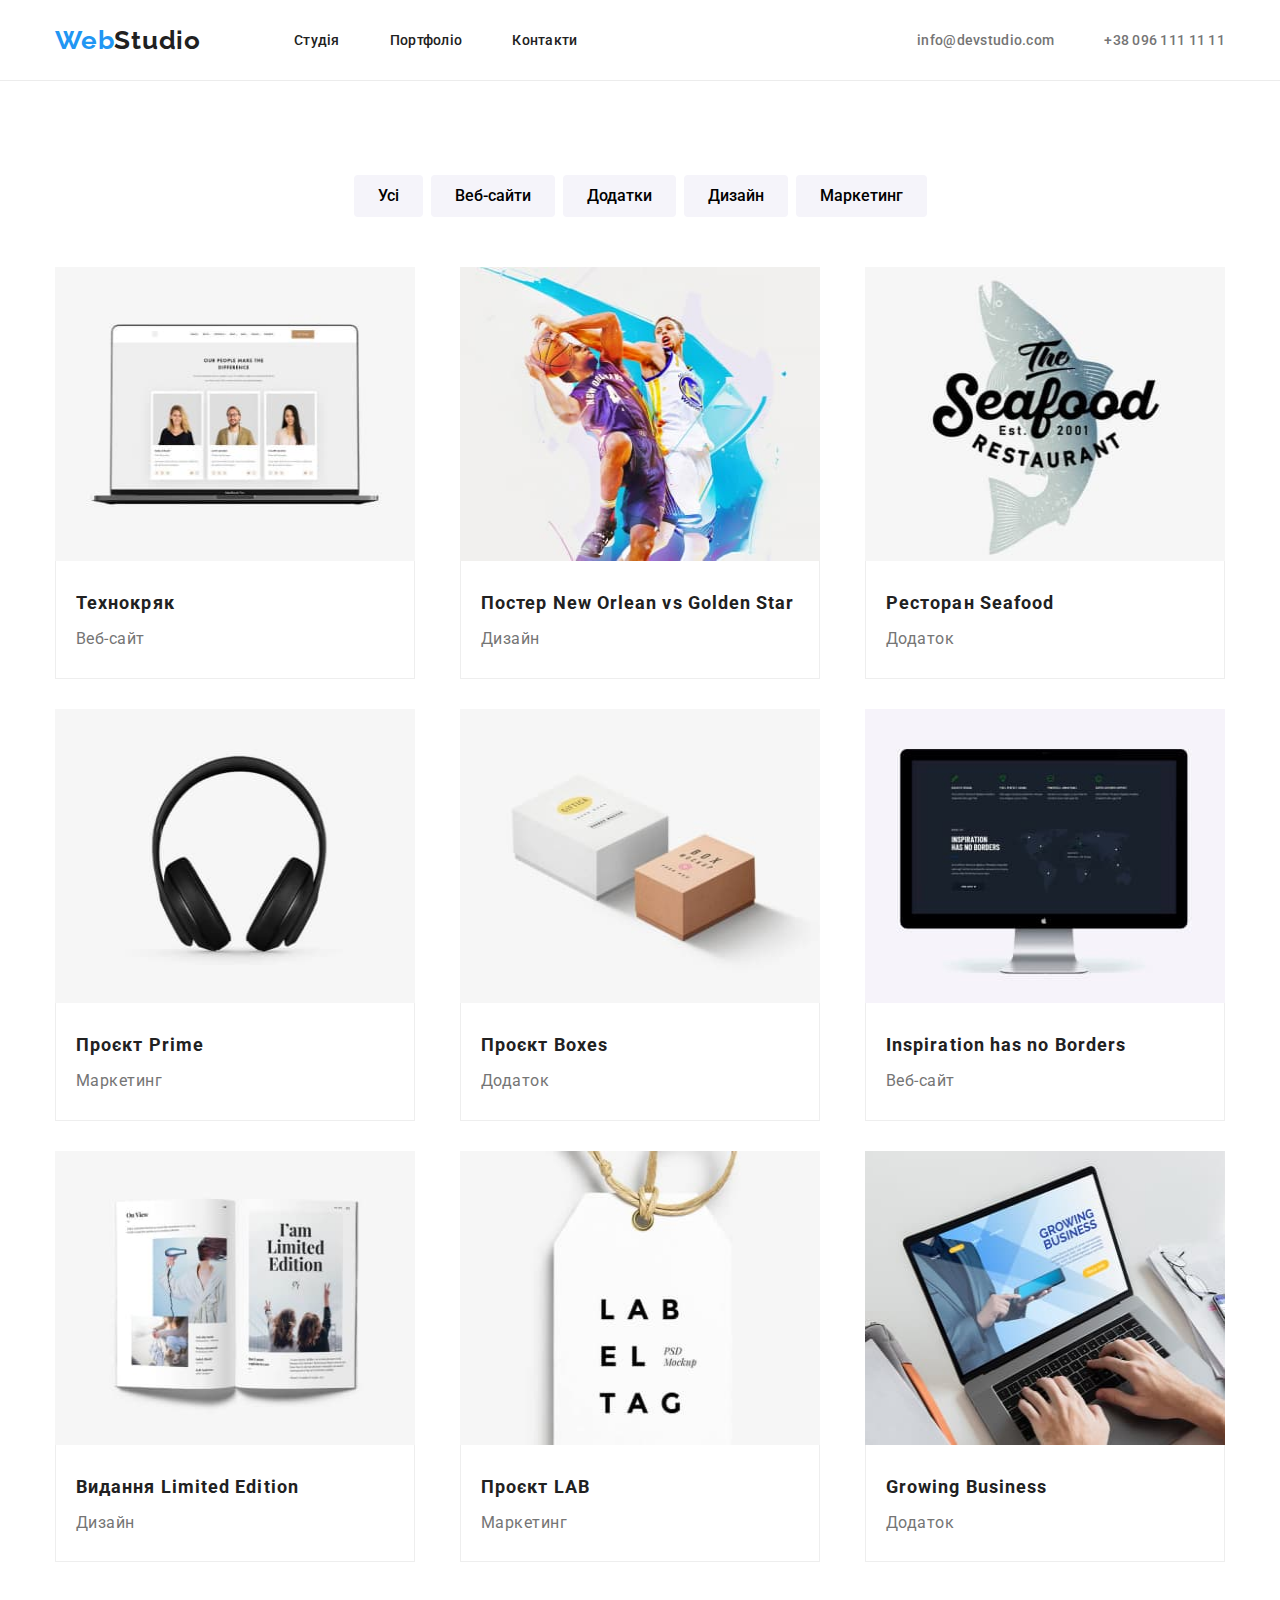
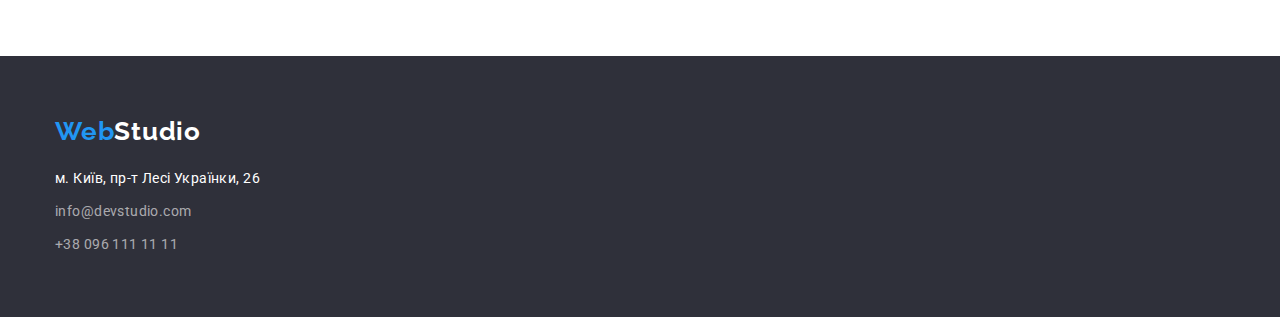
==== commit e5ca6a96: "picture" ====
--- a/portfolio.html
+++ b/portfolio.html
@@ -66,7 +66,7 @@
           </ul>
           <ul class="list elements-portfolio">
             <li class="items">
-              <a href="images/portfolio/img1.jpg" class="decoration">
+              <a href="images/portfolio/img1.jpg" class="decoration picture-decoration">
                 <img
                   src="images/portfolio/img1.jpg"
                   alt="photo"
@@ -81,7 +81,7 @@
               >
             </li>
             <li class="items">
-              <a href="images/portfolio/img2.jpg" class="decoration">
+              <a href="images/portfolio/img2.jpg" class="decoration picture-decoration">
                 <img
                   src="images/portfolio/img2.jpg"
                   alt="photo"
@@ -98,7 +98,7 @@
               >
             </li>
             <li class="items">
-              <a href="images/portfolio/img3.jpg" class="decoration">
+              <a href="images/portfolio/img3.jpg" class="decoration picture-decoration">
                 <img
                   src="images/portfolio/img3.jpg"
                   alt="photo"
@@ -113,7 +113,7 @@
               >
             </li>
             <li class="items">
-              <a href="images/portfolio/img4.jpg" class="decoration">
+              <a href="images/portfolio/img4.jpg" class="decoration picture-decoration">
                 <img
                   src="images/portfolio/img4.jpg"
                   alt="photo"
@@ -128,7 +128,7 @@
               >
             </li>
             <li class="items">
-              <a href="images/portfolio/img5.jpg" class="decoration">
+              <a href="images/portfolio/img5.jpg" class="decoration picture-decoration">
                 <img
                   src="images/portfolio/img5.jpg"
                   alt="photo"
@@ -143,7 +143,7 @@
               >
             </li>
             <li class="items">
-              <a href="images/portfolio/img6.jpg" class="decoration">
+              <a href="images/portfolio/img6.jpg" class="decoration picture-decoration">
                 <img
                   src="images/portfolio/img6.jpg"
                   alt="photo"
@@ -154,15 +154,11 @@
                 <div class="conteiner-port-text">
                   <h2 class="title-portfolio" lang="en">Inspiration has no Borders</h2>
                   <p class="text-portfolio">Веб-сайт</p>
-                    <svg>
-                      <use href="./images/icons.svg#icon-diagram-1"></use>
-                
-                    </svg>
-                </div></a
-              >
-            </li>
-            <li class="items">
-              <a href="images/portfolio/img7.jpg" class="decoration">
+                 </div></a
+              >
+            </li>
+            <li class="items">
+              <a href="images/portfolio/img7.jpg" class="decoration picture-decoration">
                 <img
                   src="images/portfolio/img7.jpg"
                   alt="photo"
@@ -177,7 +173,7 @@
               >
             </li>
             <li class="items">
-              <a href="images/portfolio/img8.jpg" class="decoration">
+              <a href="images/portfolio/img8.jpg" class="decoration picture-decoration">
                 <img
                   src="images/portfolio/img8.jpg"
                   alt="photo"
@@ -192,7 +188,7 @@
               >
             </li>
             <li class="items">
-              <a href="images/portfolio/img9.jpg" class="decoration">
+              <a href="images/portfolio/img9.jpg" class="decoration picture-decoration">
                 <img
                   src="images/portfolio/img9.jpg"
                   alt="photo"
--- a/css/styles.css
+++ b/css/styles.css
@@ -60,7 +60,7 @@
   --border-color: #eeeeee;
   --icone-color: #afb1b8;
   --icone-bg-color: #f5f4fa;
-  --technical-color: tomato;
+  /* --technical-color: tomato; */
 }
 
 .sections {
@@ -160,11 +160,11 @@
 }
 
 .nav-icones {
-  margin-right: 10px;
+ margin-right: 10px;
 }
 
 .nav-icones:hover {
-  fill: var(--button-hover-focus);}
+  fill: var(--beckground-color);}
 
 /* ================== section_1 ==================== */
 .banner {
@@ -361,10 +361,14 @@
   display: flex;
   flex-wrap: wrap;
   justify-content: space-between;
-}
-
-.team-sochmed .item {
-  display: flex;
+  margin-top: 16px;
+}
+
+.team-sochmed > .item {
+    flex-basis: calc(100% / 4 - 15px);
+      margin-left: 15px;
+      justify-content: space-around
+ 
 }
 
 .team-sochmed .icones {
@@ -377,7 +381,8 @@
 .team-links {
   display: flex;
   align-items: center;
-  justify-content: center;
+  justify-content: space-around;
+
   width: 44px;
   height: 44px;
   border-radius: 50%;
@@ -386,12 +391,13 @@
   outline: 2px solid var(--technical-color);
 }
 
+
 .team-links:hover {
   color: var(--button-hover-focus);
   background-color: var(--beckground-color);
 }
 
-.team-links:hover .svg-links {
+.team-links:hover .icones {
   fill: var(--body-background-color);
 }
 
@@ -435,9 +441,7 @@
 .clients-links:hover,
 .clients .icones:focus {
   fill: var(--beckground-color);
-  border-color: var(--beckground-color);
-}
-
+  border-color: var(--beckground-color);}
 /* =======================Footer===========================================*/
 .logo-footer {
   font-family: 'Raleway';
@@ -524,10 +528,11 @@
   flex-wrap: wrap;
 }
 
+
 .footer-sochmed > .item {
   display: flex;
 }
-
+.icones
 .conteiner-footer {
   margin-left: auto;
   margin-right: auto;
@@ -536,14 +541,13 @@
   margin: 0;
   outline: 2px solid var(--technical-color);
 }
-.foot-links > .icones {
-  background-image: url(../images/svg/instagram.svg), url(../images/svg/tviter.svg),
-    url(../images/svg/facebook.svg), url(../images/svg/linkedin.svg);
-
+.foot-links .icones {
+ 
   background-repeat: no-repeat;
   background-size: 20px 20px;
   background-position: left, center -10px, center, right;
   background-origin: content-box;
+  fill: #ffffff
 }
 .foot-links {
   display: flex;
@@ -562,7 +566,7 @@
   background-color: var(--button-hover-focus);
 }
 
-.foot-links .svg-links {
+.foot-links {
   fill: var(--body-background-color);
 }
 
@@ -637,6 +641,13 @@
 .decoration {
   text-decoration: none;
 }
+.picture-decoration:hover,
+.picture-decoration:focus {
+  display: block;
+  box-shadow: 0px 1px 1px rgba(0, 0, 0, 0.12),
+    0px 4px 4px rgba(0, 0, 0, 0.06),
+    1px 4px 6px rgba(0, 0, 0, 0.16);
+}
 
 .portfolio-button > .items {
   display: inline-block;
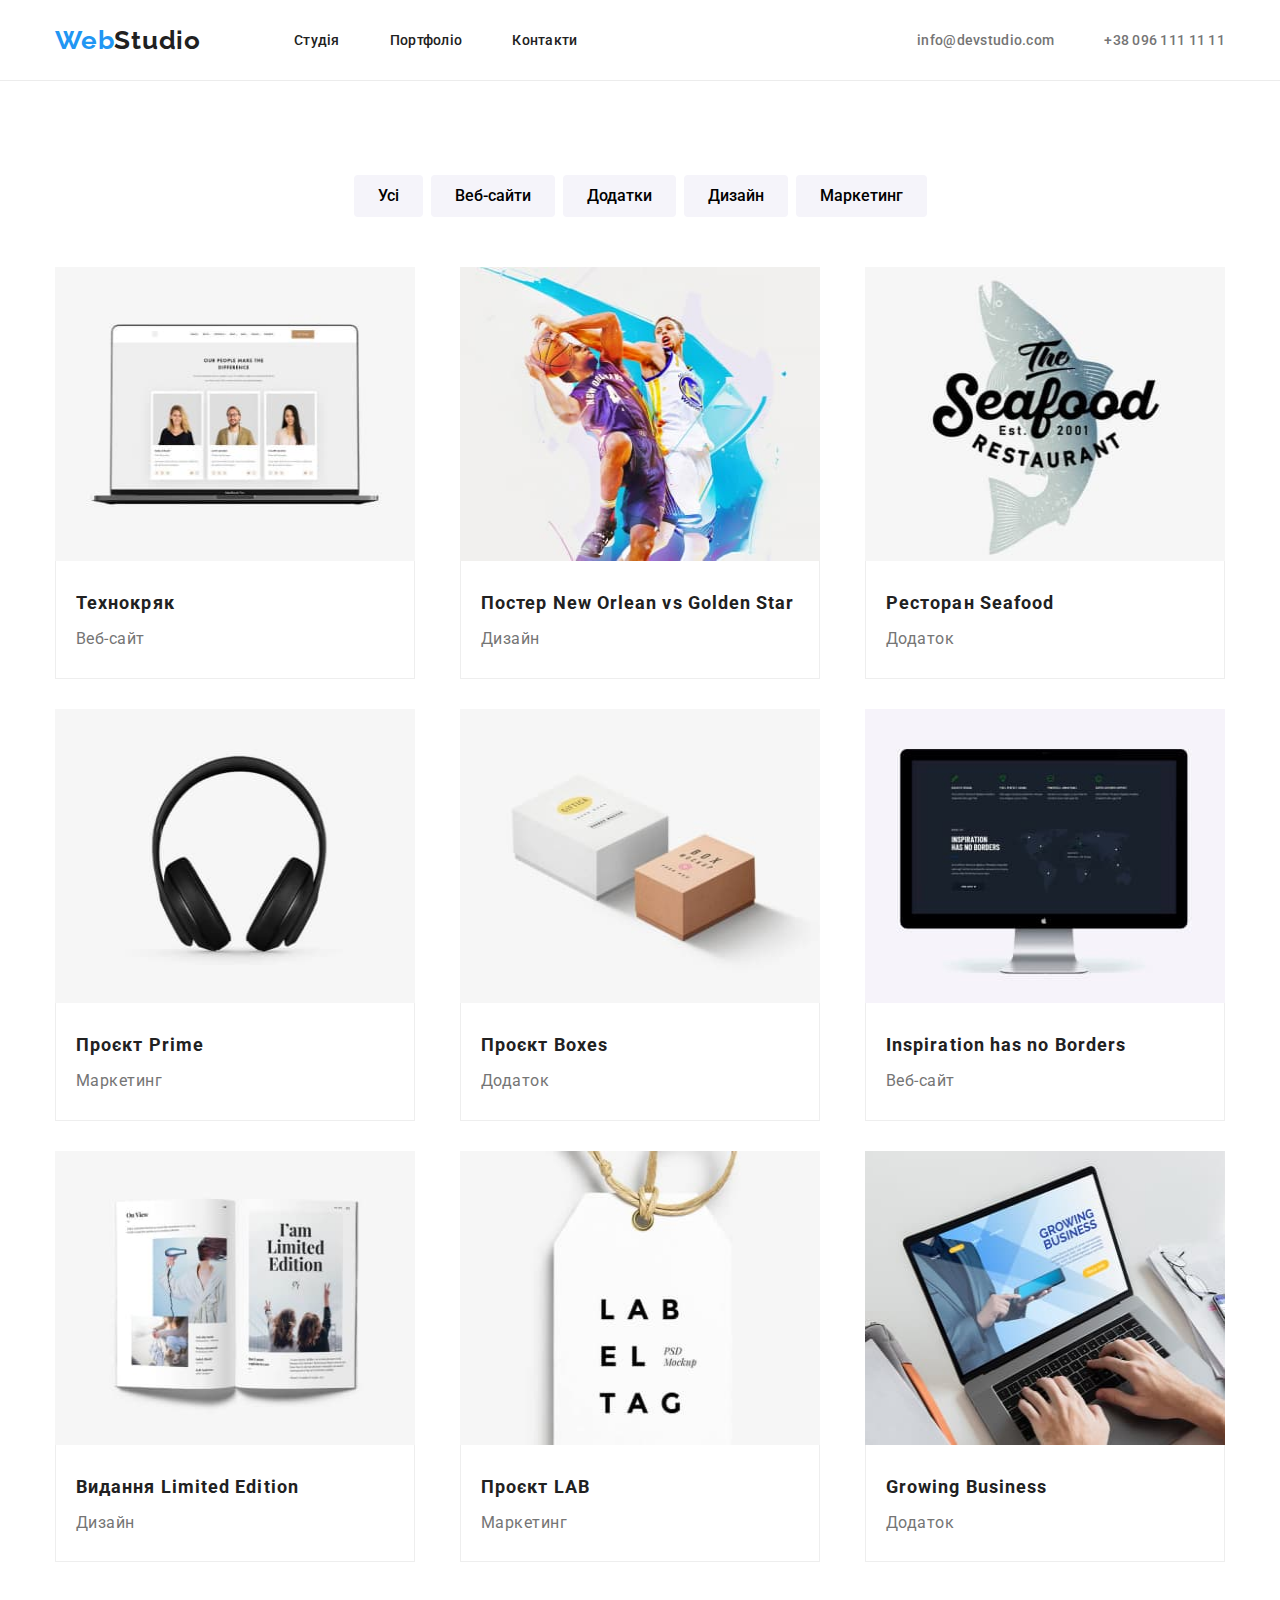
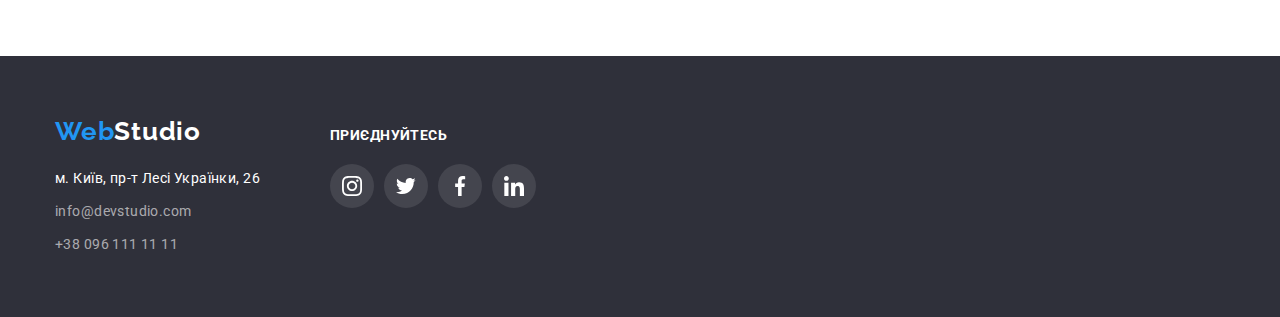
==== commit d2e7a8e4: "footer" ====
--- a/portfolio.html
+++ b/portfolio.html
@@ -154,7 +154,7 @@
                 <div class="conteiner-port-text">
                   <h2 class="title-portfolio" lang="en">Inspiration has no Borders</h2>
                   <p class="text-portfolio">Веб-сайт</p>
-                 </div></a
+                </div></a
               >
             </li>
             <li class="items">
@@ -208,29 +208,65 @@
     </main>
     <!--Footer-->
     <footer class="footer-background">
-      <div class="conteiner">
-        <a href="index.html" class="logo-footer" lang="en"
-          >Web<span class="logo-footer-color">Studio</span></a
-        >
-        <address>
-          <ul class="ul-address">
-            <li class="items">
-              <a
-                class="adress-link"
-                href="https://goo.gl/maps/CPtrU1FHBa2aNyZL9"
-                target="_blank"
-                rel="noopener noreferrer"
-                >м. Київ, пр-т Лесі Українки, 26</a
-              >
-            </li>
-            <li class="items">
-              <a href="mailto:info@devstudio.com" class="contact-footer">info@devstudio.com</a>
-            </li>
-            <li class="items">
-              <a href="tel:+380961111111" class="contact-footer">+38 096 111 11 11</a>
-            </li>
-          </ul>
-        </address>
+      <div class="conteiner footer-conteiner">
+        <div class="conteiner-footer">
+          <a href="index.html" class="logo-footer" lang="en"
+            >Web<span class="logo-footer-color">Studio</span></a
+          >
+          <address>
+            <ul class="ul-address">
+              <li class="items">
+                <a
+                  class="adress-link"
+                  href="https://goo.gl/maps/CPtrU1FHBa2aNyZL9"
+                  target="_blank"
+                  rel="noopener noreferrer"
+                  >м. Київ, пр-т Лесі Українки, 26</a
+                >
+              </li>
+              <li class="items">
+                <a href="mailto:info@devstudio.com" class="contact-footer">info@devstudio.com</a>
+              </li>
+              <li class="items">
+                <a href="tel:+380961111111" class="contact-footer">+38 096 111 11 11</a>
+              </li>
+            </ul>
+          </address>
+        </div>
+
+        <div class="sochmed-conteiner">
+          <h2 class="title-footer">ПРИЄДНУЙТЕСЬ</h2>
+          <ul class="list footer-sochmed">
+            <li class="item">
+              <a href="" class="foot-links">
+                <svg class="icones" width="20" height="20">
+                  <use href="./images/icons.svg#icon-instagram"></use>
+                </svg>
+              </a>
+            </li>
+            <li class="item">
+              <a href="" class="foot-links">
+                <svg class="icones" width="20" height="20">
+                  <use href="./images/icons.svg#icon-tviter"></use>
+                </svg>
+              </a>
+            </li>
+            <li class="item">
+              <a href="" class="foot-links">
+                <svg class="icones" width="20" height="20">
+                  <use href="./images/icons.svg#icon-facebook"></use>
+                </svg>
+              </a>
+            </li>
+            <li class="item">
+              <a href="" class="foot-links">
+                <svg class="icones" width="20" height="20">
+                  <use href="./images/icons.svg#icon-linkedin"></use>
+                </svg>
+              </a>
+            </li>
+          </ul>
+        </div>
       </div>
     </footer>
   </body>
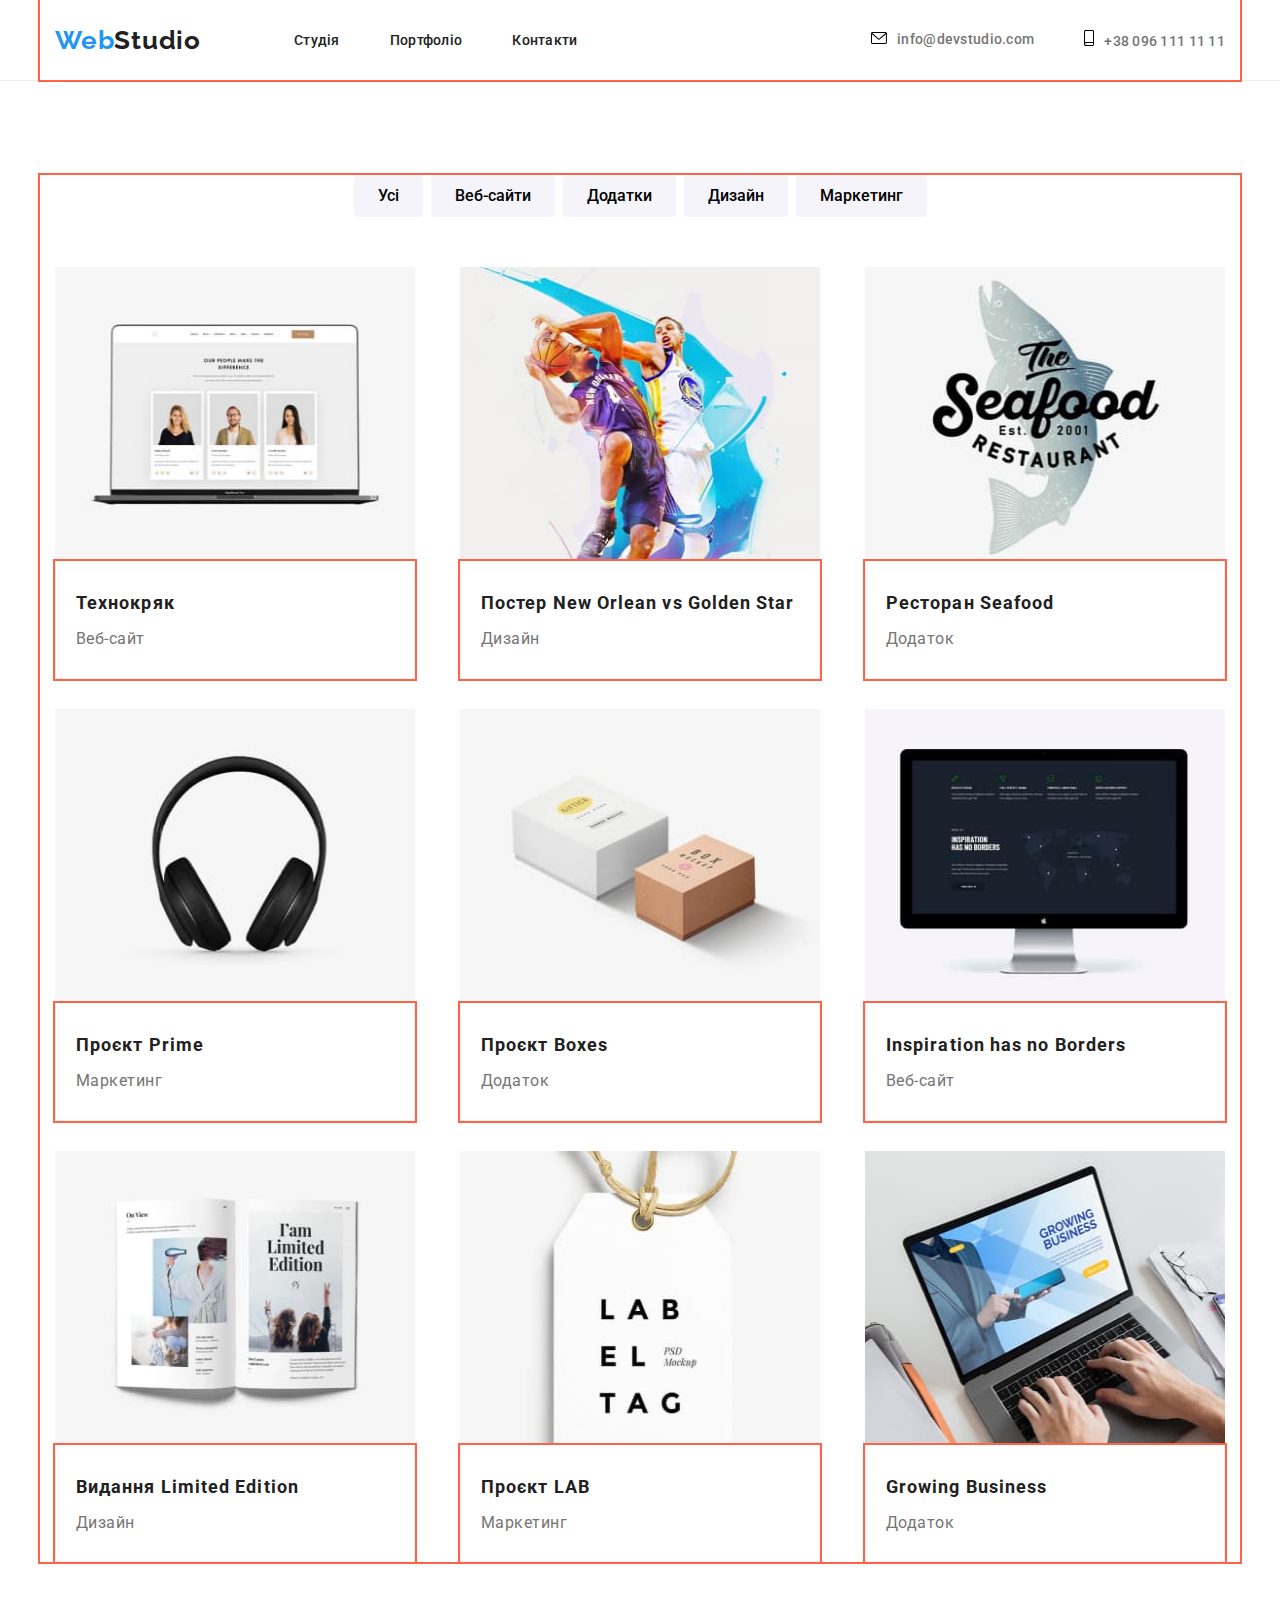
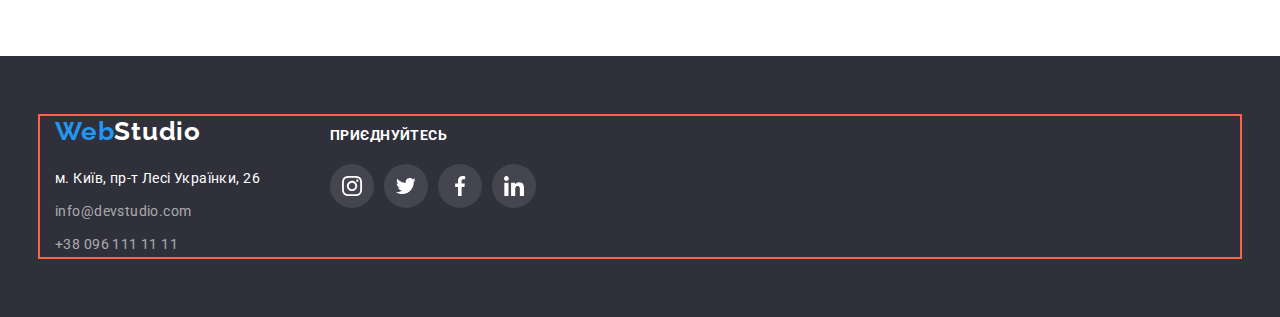
==== commit 7faa0545: "finish" ====
--- a/portfolio.html
+++ b/portfolio.html
@@ -1,46 +1,50 @@
 <!DOCTYPE html>
 <html lang="uk">
-  <head>
-    <meta charset="UTF-8" />
-    <meta http-equiv="X-UA-Compatible" content="IE=edge" />
-    <meta name="viewport" content="width=device-width, initial-scale=1.0" />
-    <title>Портфоліо</title>
-    <link rel="preconnect" href="https://fonts.googleapis.com" />
-    <link rel="preconnect" href="https://fonts.gstatic.com" crossorigin />
-    <link
-      href="https://fonts.googleapis.com/css2?family=Raleway:wght@400;500;700;900&family=Roboto:wght@400;500;700;900&display=swap"
-      rel="stylesheet"
-    />
-    <link
-      rel="stylesheet"
-      href="https://cdn.jsdelivr.net/npm/modern-normalize@1.1.0/modern-normalize.min.css"
-    />
-    <link rel="stylesheet" href="css/styles.css" />
-  </head>
-
-  <body>
-    <!--header-->
-    <header class="head-sectione">
-      <div class="conteiner-top main-nav">
-        <a href="index.html" class="logo-top" lang="en"
-          ><span class="logo-top-color">Web</span>Studio</a
-        >
-        <nav>
-          <ul class="link-focus site-nav">
-            <li class="items"><a href="index.html" class="nav-link">Студія</a></li>
-            <li class="items"><a href="portfolio.html" class="nav-link">Портфоліо</a></li>
-            <li class="items"><a href="#" class="nav-link">Контакти</a></li>
-          </ul>
-        </nav>
-        <ul class="link-focus auth-nav">
-          <li class="items">
-            <a href="mailto:info@devstudio.com" class="contact-nav">info@devstudio.com</a>
-          </li>
-          <li class="items">
-            <a href="tel:+380961111111" class="contact-nav">+38 096 111 11 11</a>
-          </li>
+
+<head>
+  <meta charset="UTF-8" />
+  <meta http-equiv="X-UA-Compatible" content="IE=edge" />
+  <meta name="viewport" content="width=device-width, initial-scale=1.0" />
+  <title>Портфоліо</title>
+  <link rel="preconnect" href="https://fonts.googleapis.com" />
+  <link rel="preconnect" href="https://fonts.gstatic.com" crossorigin />
+  <link
+    href="https://fonts.googleapis.com/css2?family=Raleway:wght@400;500;700;900&family=Roboto:wght@400;500;700;900&display=swap"
+    rel="stylesheet" />
+  <link rel="stylesheet" href="https://cdn.jsdelivr.net/npm/modern-normalize@1.1.0/modern-normalize.min.css" />
+  <link rel="stylesheet" href="css/styles.css" />
+</head>
+
+<body>
+  <!--header-->
+  <header class="head-sectione">
+    <div class="conteiner-top main-nav">
+      <a href="index.html" class="logo-top" lang="en"><span class="logo-top-color">Web</span>Studio</a>
+      <nav>
+        <ul class="link-focus site-nav">
+          <li class="items"><a href="index.html" class="nav-link">Студія</a></li>
+          <li class="items"><a href="portfolio.html" class="nav-link">Портфоліо</a></li>
+          <li class="items"><a href="#" class="nav-link">Контакти</a></li>
         </ul>
-      </div>
+      </nav>
+      <ul class="link-focus auth-nav">
+        <li class="items">
+          <a href="mailto:info@devstudio.com" class="contact-nav">
+            <svg class="nav-icones" width="16" height="12">
+              <use href="./images/icons.svg#poshta"></use>
+            </svg>info@devstudio.com</a>
+        </li>
+        <li class="items">
+          <a href="tel:+380961111111" class="contact-nav">
+            <svg class="nav-icones" width="10" height="16">
+              <use href="./images/icons.svg#smartphone"></use>
+            </svg>+38 096 111 11 11</a>
+        </li>
+      </ul>
+    </div>
+  </header>
+  <main>
+    </div>
     </header>
     <main>
       <!--section-1p-->
@@ -67,140 +71,86 @@
           <ul class="list elements-portfolio">
             <li class="items">
               <a href="images/portfolio/img1.jpg" class="decoration picture-decoration">
-                <img
-                  src="images/portfolio/img1.jpg"
-                  alt="photo"
-                  width="370"
-                  height="294"
-                  class="foto"
-                />
+                <img src="images/portfolio/img1.jpg" alt="photo" width="370" height="294" class="foto" />
                 <div class="conteiner-port-text">
                   <h2 class="title-portfolio">Технокряк</h2>
                   <p class="text-portfolio">Веб-сайт</p>
-                </div></a
-              >
+                </div>
+              </a>
             </li>
             <li class="items">
               <a href="images/portfolio/img2.jpg" class="decoration picture-decoration">
-                <img
-                  src="images/portfolio/img2.jpg"
-                  alt="photo"
-                  width="370"
-                  height="294"
-                  class="foto"
-                />
+                <img src="images/portfolio/img2.jpg" alt="photo" width="370" height="294" class="foto" />
                 <div class="conteiner-port-text">
                   <h2 class="title-portfolio">
                     Постер <span lang="en">New Orlean vs Golden Star</span>
                   </h2>
                   <p class="text-portfolio">Дизайн</p>
-                </div></a
-              >
+                </div>
+              </a>
             </li>
             <li class="items">
               <a href="images/portfolio/img3.jpg" class="decoration picture-decoration">
-                <img
-                  src="images/portfolio/img3.jpg"
-                  alt="photo"
-                  width="370"
-                  height="294"
-                  class="foto"
-                />
+                <img src="images/portfolio/img3.jpg" alt="photo" width="370" height="294" class="foto" />
                 <div class="conteiner-port-text">
                   <h2 class="title-portfolio">Ресторан <span lang="en">Seafood</span></h2>
                   <p class="text-portfolio">Додаток</p>
-                </div></a
-              >
+                </div>
+              </a>
             </li>
             <li class="items">
               <a href="images/portfolio/img4.jpg" class="decoration picture-decoration">
-                <img
-                  src="images/portfolio/img4.jpg"
-                  alt="photo"
-                  width="370"
-                  height="294"
-                  class="foto"
-                />
+                <img src="images/portfolio/img4.jpg" alt="photo" width="370" height="294" class="foto" />
                 <div class="conteiner-port-text">
                   <h2 class="title-portfolio">Проєкт <span lang="en">Prime</span></h2>
                   <p class="text-portfolio">Маркетинг</p>
-                </div></a
-              >
+                </div>
+              </a>
             </li>
             <li class="items">
               <a href="images/portfolio/img5.jpg" class="decoration picture-decoration">
-                <img
-                  src="images/portfolio/img5.jpg"
-                  alt="photo"
-                  width="370"
-                  height="294"
-                  class="foto"
-                />
+                <img src="images/portfolio/img5.jpg" alt="photo" width="370" height="294" class="foto" />
                 <div class="conteiner-port-text">
                   <h2 class="title-portfolio">Проєкт <span lang="en">Boxes</span></h2>
                   <p class="text-portfolio">Додаток</p>
-                </div></a
-              >
+                </div>
+              </a>
             </li>
             <li class="items">
               <a href="images/portfolio/img6.jpg" class="decoration picture-decoration">
-                <img
-                  src="images/portfolio/img6.jpg"
-                  alt="photo"
-                  width="370"
-                  height="294"
-                  class="foto"
-                />
+                <img src="images/portfolio/img6.jpg" alt="photo" width="370" height="294" class="foto" />
                 <div class="conteiner-port-text">
                   <h2 class="title-portfolio" lang="en">Inspiration has no Borders</h2>
                   <p class="text-portfolio">Веб-сайт</p>
-                </div></a
-              >
+                </div>
+              </a>
             </li>
             <li class="items">
               <a href="images/portfolio/img7.jpg" class="decoration picture-decoration">
-                <img
-                  src="images/portfolio/img7.jpg"
-                  alt="photo"
-                  width="370"
-                  height="294"
-                  class="foto"
-                />
+                <img src="images/portfolio/img7.jpg" alt="photo" width="370" height="294" class="foto" />
                 <div class="conteiner-port-text">
                   <h2 class="title-portfolio">Видання <span lang="en">Limited Edition</span></h2>
                   <p class="text-portfolio">Дизайн</p>
-                </div></a
-              >
+                </div>
+              </a>
             </li>
             <li class="items">
               <a href="images/portfolio/img8.jpg" class="decoration picture-decoration">
-                <img
-                  src="images/portfolio/img8.jpg"
-                  alt="photo"
-                  width="370"
-                  height="294"
-                  class="foto"
-                />
+                <img src="images/portfolio/img8.jpg" alt="photo" width="370" height="294" class="foto" />
                 <div class="conteiner-port-text">
                   <h2 class="title-portfolio">Проєкт <span lang="en">LAB</span></h2>
                   <p class="text-portfolio">Маркетинг</p>
-                </div></a
-              >
+                </div>
+              </a>
             </li>
             <li class="items">
               <a href="images/portfolio/img9.jpg" class="decoration picture-decoration">
-                <img
-                  src="images/portfolio/img9.jpg"
-                  alt="photo"
-                  width="370"
-                  height="294"
-                  class="foto"
-                />
+                <img src="images/portfolio/img9.jpg" alt="photo" width="370" height="294" class="foto" />
                 <div class="conteiner-port-text">
                   <h2 class="title-portfolio" lang="en">Growing Business</h2>
                   <p class="text-portfolio">Додаток</p>
-                </div></a
-              >
+                </div>
+              </a>
             </li>
           </ul>
         </div>
@@ -210,19 +160,12 @@
     <footer class="footer-background">
       <div class="conteiner footer-conteiner">
         <div class="conteiner-footer">
-          <a href="index.html" class="logo-footer" lang="en"
-            >Web<span class="logo-footer-color">Studio</span></a
-          >
+          <a href="index.html" class="logo-footer" lang="en">Web<span class="logo-footer-color">Studio</span></a>
           <address>
             <ul class="ul-address">
               <li class="items">
-                <a
-                  class="adress-link"
-                  href="https://goo.gl/maps/CPtrU1FHBa2aNyZL9"
-                  target="_blank"
-                  rel="noopener noreferrer"
-                  >м. Київ, пр-т Лесі Українки, 26</a
-                >
+                <a class="adress-link" href="https://goo.gl/maps/CPtrU1FHBa2aNyZL9" target="_blank"
+                  rel="noopener noreferrer">м. Київ, пр-т Лесі Українки, 26</a>
               </li>
               <li class="items">
                 <a href="mailto:info@devstudio.com" class="contact-footer">info@devstudio.com</a>
@@ -269,5 +212,6 @@
         </div>
       </div>
     </footer>
-  </body>
-</html>
+</body>
+
+</html>--- a/css/styles.css
+++ b/css/styles.css
@@ -20,6 +20,7 @@
   padding: 0;
   margin: 0;
 }
+
 h1,
 h2,
 h3,
@@ -60,7 +61,7 @@
   --border-color: #eeeeee;
   --icone-color: #afb1b8;
   --icone-bg-color: #f5f4fa;
-  /* --technical-color: tomato; */
+  --technical-color: tomato;
 }
 
 .sections {
@@ -68,7 +69,8 @@
   padding-bottom: 94px;
 }
 
-.conteiner {
+.conteiner,
+.conteiner-top {
   margin-left: auto;
   margin-right: auto;
   padding-left: 15px;
@@ -85,13 +87,7 @@
 }
 
 .conteiner-top {
-  margin-left: auto;
-  margin-right: auto;
-  padding-left: 15px;
-  padding-right: 15px;
   height: 80px;
-  width: 1200px;
-  outline: 2px solid var(--technical-color);
 }
 
 .logo-top {
@@ -160,11 +156,12 @@
 }
 
 .nav-icones {
- margin-right: 10px;
+  margin-right: 10px;
 }
 
 .nav-icones:hover {
-  fill: var(--beckground-color);}
+  fill: var(--beckground-color);
+}
 
 /* ================== section_1 ==================== */
 .banner {
@@ -271,6 +268,7 @@
   color: var(--text-color-p);
   margin-top: 0;
 }
+
 .first-icones {
   height: 120px;
   margin-bottom: 30px;
@@ -298,12 +296,15 @@
 .about {
   padding-top: 0;
 }
+
 .section-3 {
   display: flex;
 }
+
 .section-3 > .items {
   display: inline-block;
 }
+
 .section-3 .items + .items {
   margin-left: 30px;
 }
@@ -320,9 +321,11 @@
   color: var(--text-color);
   margin-top: 0;
 }
+
 .header-text-section-4 {
   margin-bottom: 10px;
 }
+
 .text-section-4 {
   font-weight: 400;
   font-size: 16px;
@@ -351,24 +354,18 @@
   padding: 30px 0;
   margin-top: 0;
   margin-bottom: 0;
-
   outline: 2px solid var(--technical-color);
   box-shadow: 0px 1px 3px rgba(0, 0, 0, 0.12), 0px 1px 1px rgba(0, 0, 0, 0.14),
     0px 2px 1px rgba(0, 0, 0, 0.2);
   border-radius: 0px 0px 4px 4px;
 }
+
 .team-sochmed {
   display: flex;
   flex-wrap: wrap;
-  justify-content: space-between;
+  justify-content: center;
+  column-gap: 10px;
   margin-top: 16px;
-}
-
-.team-sochmed > .item {
-    flex-basis: calc(100% / 4 - 15px);
-      margin-left: 15px;
-      justify-content: space-around
- 
 }
 
 .team-sochmed .icones {
@@ -382,7 +379,6 @@
   display: flex;
   align-items: center;
   justify-content: space-around;
-
   width: 44px;
   height: 44px;
   border-radius: 50%;
@@ -391,7 +387,6 @@
   outline: 2px solid var(--technical-color);
 }
 
-
 .team-links:hover {
   color: var(--button-hover-focus);
   background-color: var(--beckground-color);
@@ -402,17 +397,20 @@
 }
 
 /* ====================== section-5 =======================================*/
+.section-5 {
+  padding-left: 0px;
+  padding-right: 0px;
+}
 
 .clients {
   display: flex;
   flex-wrap: wrap;
-  justify-content: space-between;
-  margin: 0 0 0 -30px;
+  justify-content: center;
+  column-gap: 30px;
 }
 
 .clients .item {
   flex-basis: calc(100% / 6 - 30px);
-  margin-left: 30px;
 }
 
 .clients-links {
@@ -427,21 +425,19 @@
   outline: 2px solid var(--technical-color);
 }
 
-.clients > .item:not(:nth-last-child()) {
-  margin-right: 30px;
-}
-
 .clients > .icones {
   display: flex;
   align-self: center;
-  width: 106px;
-  height: 60px;
+  width: 170px;
+  height: 92px;
 }
 
 .clients-links:hover,
 .clients .icones:focus {
   fill: var(--beckground-color);
-  border-color: var(--beckground-color);}
+  border-color: var(--beckground-color);
+}
+
 /* =======================Footer===========================================*/
 .logo-footer {
   font-family: 'Raleway';
@@ -486,6 +482,7 @@
 .ul-address > .items:not(:last-child) {
   margin-bottom: 9px;
 }
+
 .ul-address a:hover {
   color: var(--beckground-color);
 }
@@ -511,14 +508,17 @@
   margin-bottom: 20px;
   color: var(--body-background-color);
 }
+
 .sochmed-footer {
   display: flex;
   flex-wrap: wrap;
 }
+
 .sochmed-footer {
   display: flex;
   flex-wrap: wrap;
 }
+
 .footer-conteiner {
   display: flex;
 }
@@ -528,12 +528,11 @@
   flex-wrap: wrap;
 }
 
-
 .footer-sochmed > .item {
   display: flex;
 }
-.icones
-.conteiner-footer {
+
+.icones .conteiner-footer {
   margin-left: auto;
   margin-right: auto;
   padding-left: 15px;
@@ -541,14 +540,15 @@
   margin: 0;
   outline: 2px solid var(--technical-color);
 }
+
 .foot-links .icones {
- 
   background-repeat: no-repeat;
   background-size: 20px 20px;
   background-position: left, center -10px, center, right;
   background-origin: content-box;
-  fill: #ffffff
-}
+  fill: #ffffff;
+}
+
 .foot-links {
   display: flex;
   align-items: center;
@@ -561,6 +561,7 @@
   fill: currentColor;
   background-color: rgba(255, 255, 255, 0.1);
 }
+
 .foot-links:hover {
   color: var(--body-background-color);
   background-color: var(--button-hover-focus);
@@ -610,6 +611,7 @@
   border-bottom: 1px solid var(--border-color);
   border-right: 1px solid var(--border-color);
 }
+
 .title-portfolio {
   font-weight: 700;
   font-size: 18px;
@@ -641,11 +643,11 @@
 .decoration {
   text-decoration: none;
 }
+
 .picture-decoration:hover,
 .picture-decoration:focus {
   display: block;
-  box-shadow: 0px 1px 1px rgba(0, 0, 0, 0.12),
-    0px 4px 4px rgba(0, 0, 0, 0.06),
+  box-shadow: 0px 1px 1px rgba(0, 0, 0, 0.12), 0px 4px 4px rgba(0, 0, 0, 0.06),
     1px 4px 6px rgba(0, 0, 0, 0.16);
 }
 
@@ -662,6 +664,7 @@
   flex-wrap: wrap;
   justify-content: space-between;
 }
+
 .elements-portfolio > .items {
   flex-basis: calc(100% / 3 - 30px);
 }
